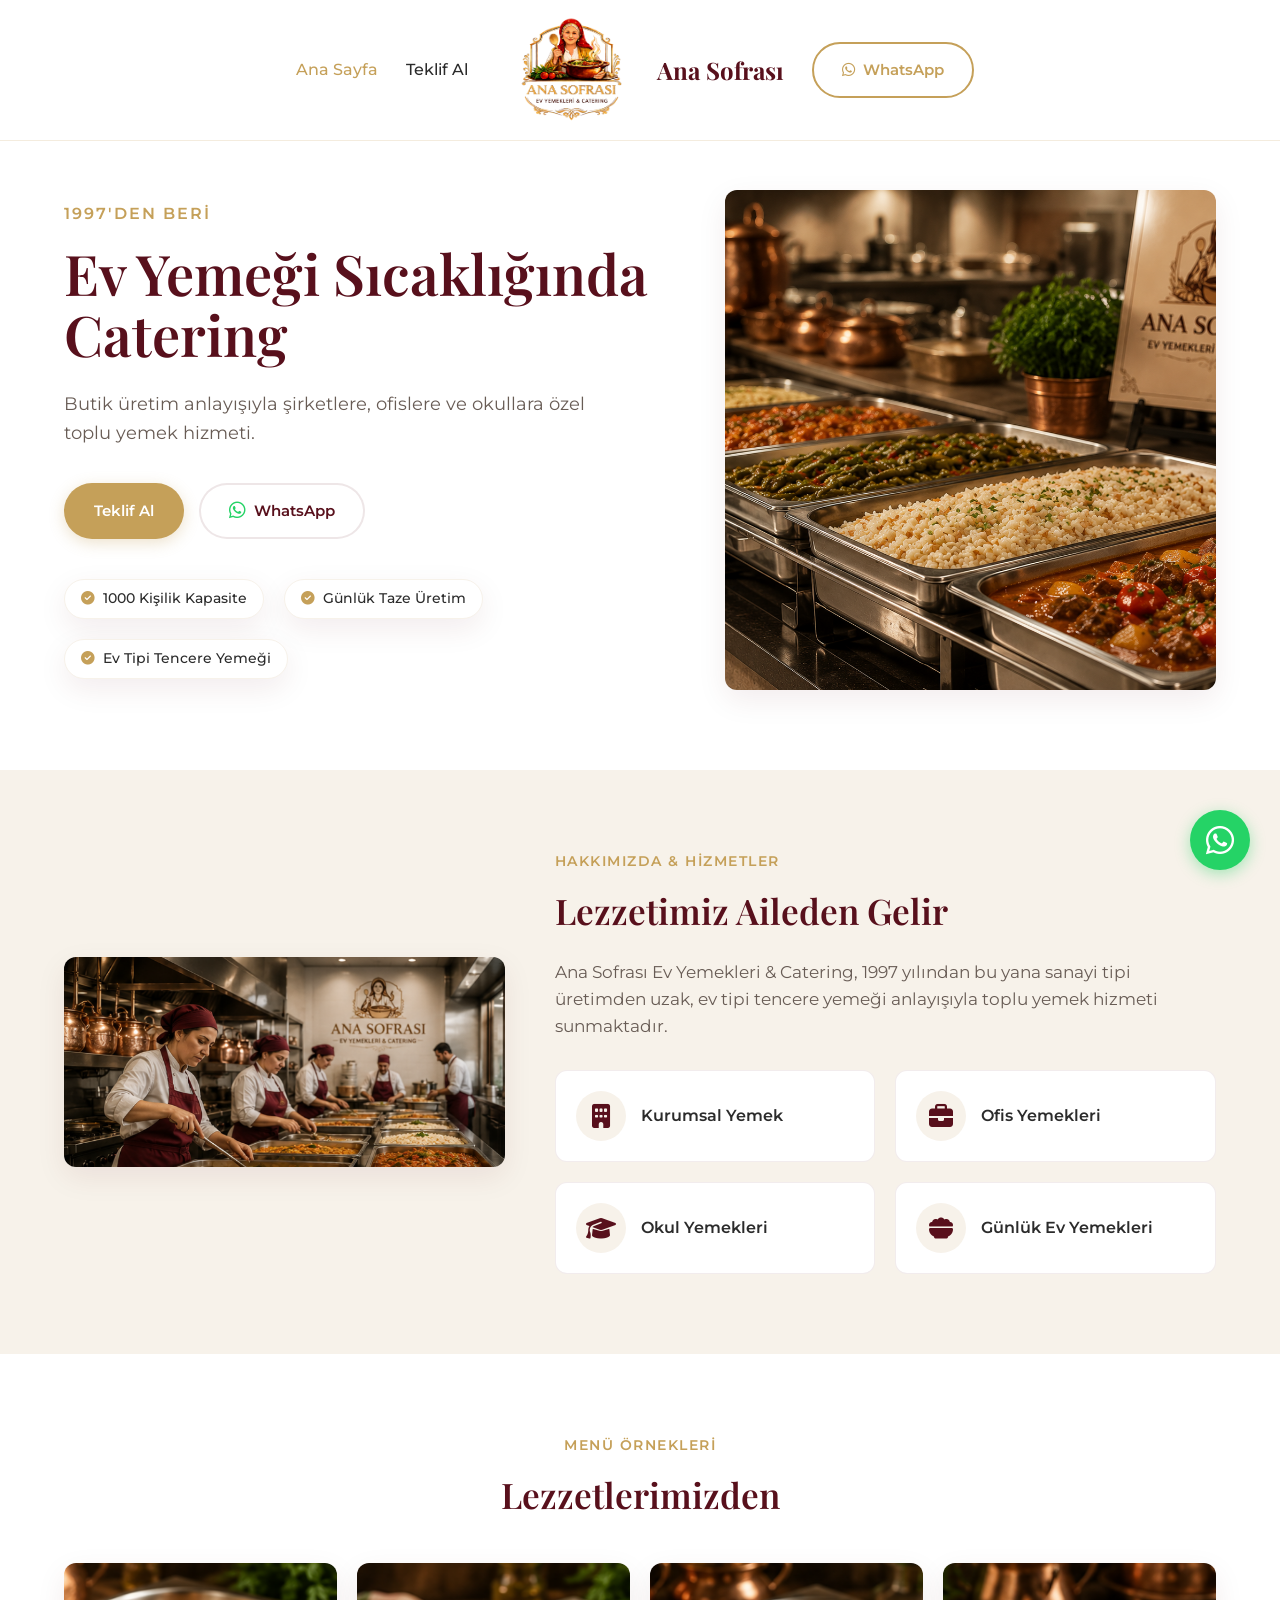
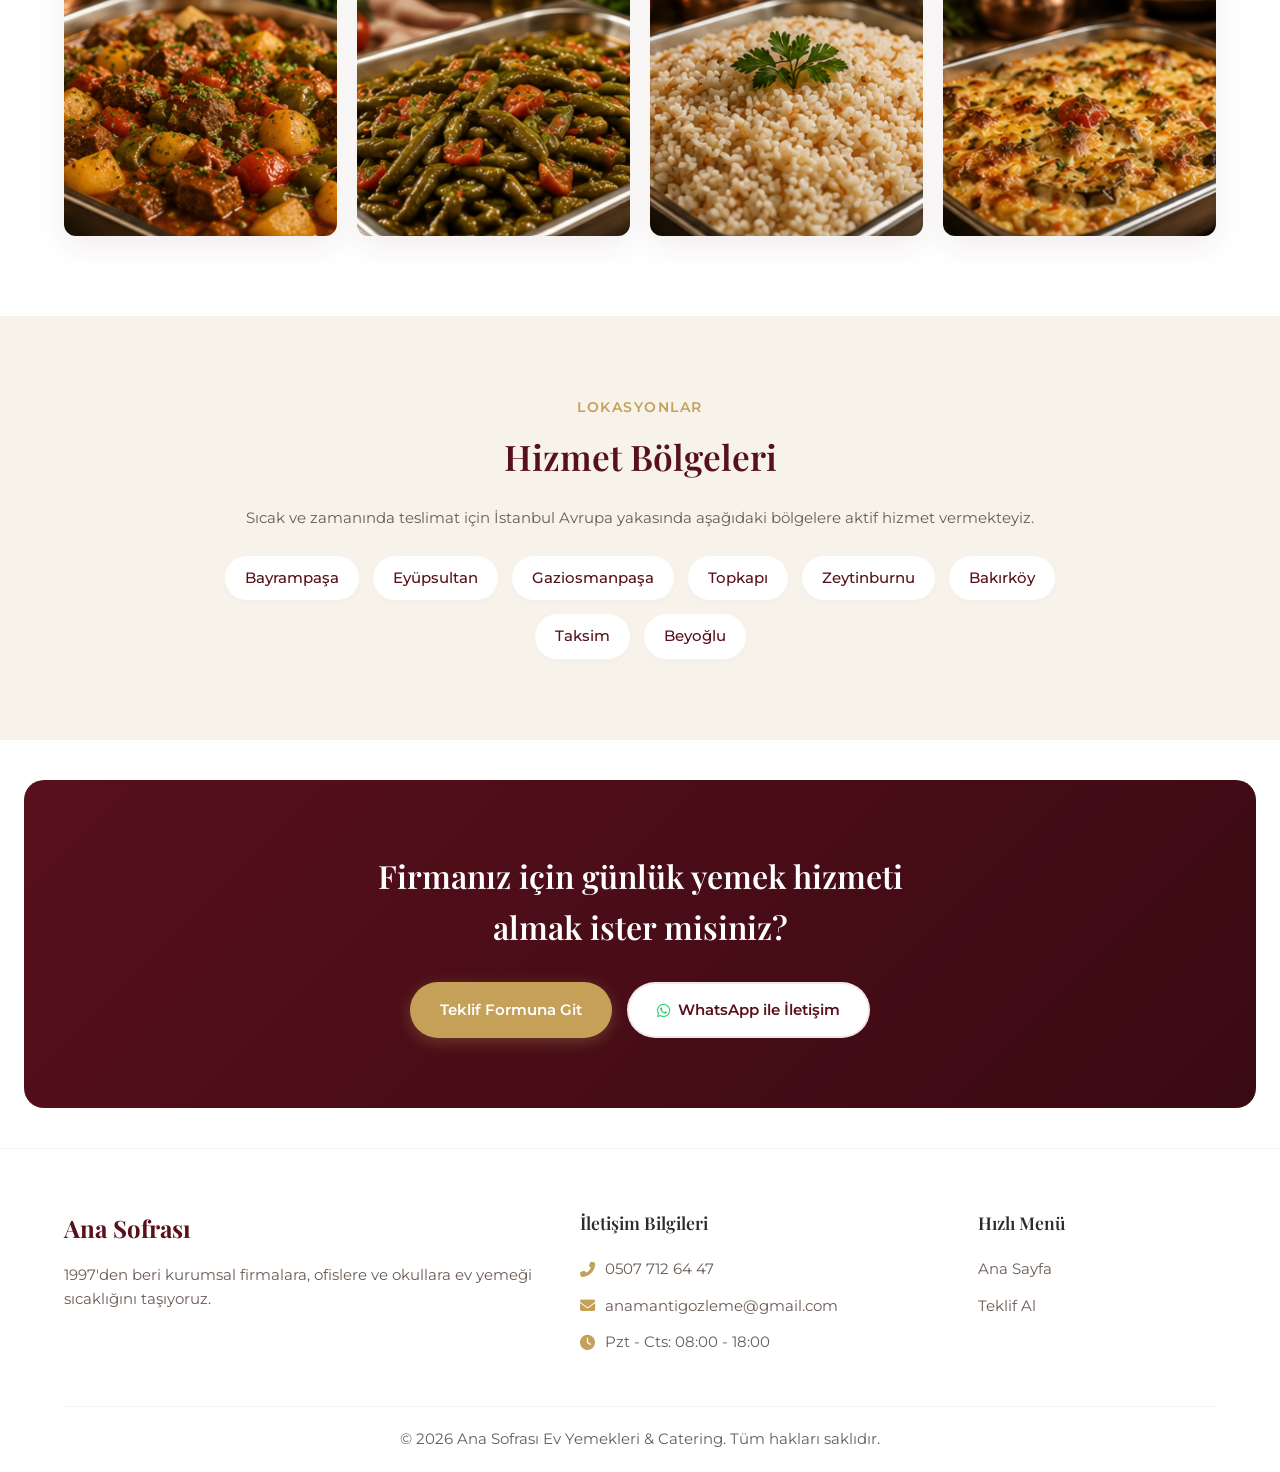
==== index.html @ 79eb02f5 "Add files via upload" ====
<!DOCTYPE html>
<html lang="tr">

<head>
    <meta charset="UTF-8">
    <meta name="viewport" content="width=device-width, initial-scale=1.0">
    <title>Ana Sofrası Ev Yemekleri & Catering</title>
    <meta name="description"
        content="1997'den beri şirketlere, ofislere ve okullara özel butik üretim anlayışıyla toplu yemek hizmeti.">

    <!-- Google Fonts: Serif for Headings, Sans-serif for Body -->
    <link rel="preconnect" href="https://fonts.googleapis.com">
    <link rel="preconnect" href="https://fonts.gstatic.com" crossorigin>
    <link
        href="https://fonts.googleapis.com/css2?family=Montserrat:wght@400;500;600&family=Playfair+Display:ital,wght@0,600;0,700;1,600&display=swap"
        rel="stylesheet">

    <!-- FontAwesome for Icons -->
    <link rel="stylesheet" href="https://cdnjs.cloudflare.com/ajax/libs/font-awesome/6.4.0/css/all.min.css">

    <!-- Custom CSS -->
    <link rel="stylesheet" href="style.css?v=20260512-2">
</head>

<body>

    <!-- Floating WhatsApp -->
    <a href="https://wa.me/905077126447?text=Merhaba,%20Ana%20Sofrası%20Catering%20hakkında%20bilgi%20almak%20istiyorum."
        target="_blank" class="floating-whatsapp" aria-label="WhatsApp ile İletişim">
        <i class="fab fa-whatsapp"></i>
    </a>

    <!-- Navbar -->
    <nav class="navbar" id="navbar">
        <div class="container nav-container">
            <a href="index.html" class="logo-container">
                <img src="images/logo.png" alt="Ana Sofrası Logo" class="logo-img" onerror="this.style.display='none';">
                <span class="logo-text">Ana Sofrası</span>
            </a>

            <div class="nav-links">
                <a href="index.html" class="active">Ana Sayfa</a>
                <a href="teklif.html">Teklif Al</a>
            </div>

            <div class="nav-cta">
                <a href="https://wa.me/905077126447?text=Merhaba,%20Ana%20Sofrası%20Catering%20hakkında%20bilgi%20almak%20istiyorum."
                    target="_blank" class="btn btn-outline-gold">
                    <i class="fab fa-whatsapp"></i> WhatsApp
                </a>
            </div>

            <div class="hamburger" id="hamburgerBtn">
                <i class="fas fa-bars"></i>
            </div>
        </div>
    </nav>

    <!-- Mobile Menu -->
    <div class="mobile-menu" id="mobileMenu">
        <a href="index.html">Ana Sayfa</a>
        <a href="teklif.html">Teklif Al</a>
        <a href="https://wa.me/905077126447?text=Merhaba,%20Ana%20Sofrası%20Catering%20hakkında%20bilgi%20almak%20istiyorum."
            target="_blank" class="btn btn-gold btn-block">
            <i class="fab fa-whatsapp"></i> WhatsApp
        </a>
    </div>

    <!-- Hero Section -->
    <header class="hero">
        <div class="container hero-grid">
            <div class="hero-content">
                <span class="year-tag">1997'den Beri</span>
                <h1>Ev Yemeği Sıcaklığında Catering</h1>
                <p>Butik üretim anlayışıyla şirketlere, ofislere ve okullara özel toplu yemek hizmeti.</p>

                <div class="hero-buttons">
                    <a href="teklif.html" class="btn btn-gold">Teklif Al</a>
                    <a href="https://wa.me/905077126447?text=Merhaba,%20Ana%20Sofrası%20Catering%20hakkında%20bilgi%20almak%20istiyorum."
                        target="_blank" class="btn btn-white">
                        <i class="fab fa-whatsapp" style="color: #25D366; font-size: 1.2rem;"></i> WhatsApp
                    </a>
                </div>

                <div class="trust-badges">
                    <div class="badge"><i class="fas fa-check-circle"></i> 1000 Kişilik Kapasite</div>
                    <div class="badge"><i class="fas fa-check-circle"></i> Günlük Taze Üretim</div>
                    <div class="badge"><i class="fas fa-check-circle"></i> Ev Tipi Tencere Yemeği</div>
                </div>
            </div>

            <div class="hero-image-wrapper">
                <div class="hero-decor"></div>
                <div class="hero-decor-2"></div>
                <img src="images/hero.jpg" alt="Ana Sofrası Catering Sunumu" class="hero-image"
                    onerror="this.src='https://images.unsplash.com/photo-1547592180-85f173990554?auto=format&fit=crop&w=800&q=80'">
            </div>
        </div>
    </header>

    <!-- Hakkımızda + Hizmetler -->
    <section class="section section-bg">
        <div class="container about-services-grid">
            <div class="about-img-container">
                <img src="images/about.jpg" alt="Butik Üretim Mutfak" class="about-img"
                    onerror="this.src='https://images.unsplash.com/photo-1600565193348-f74bd3c7ccdf?auto=format&fit=crop&w=800&q=80'">
            </div>

            <div class="about-content">
                <span class="section-subtitle">Hakkımızda & Hizmetler</span>
                <h2 class="section-title">Lezzetimiz Aileden Gelir</h2>
                <p style="color: var(--text-muted); font-size: 1.05rem; margin-bottom: 10px;">
                    Ana Sofrası Ev Yemekleri & Catering, 1997 yılından bu yana sanayi tipi üretimden uzak, ev tipi
                    tencere yemeği anlayışıyla toplu yemek hizmeti sunmaktadır.
                </p>

                <div class="services-mini-grid">
                    <div class="service-mini-card">
                        <i class="fas fa-building"></i>
                        <h4>Kurumsal Yemek</h4>
                    </div>
                    <div class="service-mini-card">
                        <i class="fas fa-briefcase"></i>
                        <h4>Ofis Yemekleri</h4>
                    </div>
                    <div class="service-mini-card">
                        <i class="fas fa-graduation-cap"></i>
                        <h4>Okul Yemekleri</h4>
                    </div>
                    <div class="service-mini-card">
                        <i class="fas fa-bowl-food"></i>
                        <h4>Günlük Ev Yemekleri</h4>
                    </div>
                </div>
            </div>
        </div>
    </section>

    <!-- Mini Lezzet Galerisi -->
    <section class="section" style="background-color: var(--cream);">
        <div class="container">
            <div class="text-center" style="text-align: center;">
                <span class="section-subtitle">Menü Örnekleri</span>
                <h2 class="section-title" style="margin-bottom: 0;">Lezzetlerimizden</h2>
            </div>

            <div class="menu-grid">
                <div class="menu-item">
                    <img src="images/menu1.jpg" alt="Lezzet Örneği 1"
                        onerror="this.src='https://images.unsplash.com/photo-1548943487-a2e4d43b4850?auto=format&fit=crop&w=400&q=80'">
                </div>
                <div class="menu-item">
                    <img src="images/menu2.jpg" alt="Lezzet Örneği 2"
                        onerror="this.src='https://images.unsplash.com/photo-1512621776951-a57141f2eefd?auto=format&fit=crop&w=400&q=80'">
                </div>
                <div class="menu-item">
                    <img src="images/menu3.jpg" alt="Lezzet Örneği 3"
                        onerror="this.src='https://images.unsplash.com/photo-1540420773420-3366772f4999?auto=format&fit=crop&w=400&q=80'">
                </div>
                <div class="menu-item">
                    <img src="images/menu4.jpg" alt="Lezzet Örneği 4"
                        onerror="this.src='https://images.unsplash.com/photo-1582515073490-39981397c445?auto=format&fit=crop&w=400&q=80'">
                </div>
            </div>
        </div>
    </section>

    <!-- Hizmet Bölgeleri + Referanslar -->
    <section class="section section-bg">
        <div class="container regions-refs-grid" style="display: flex; justify-content: center;">

            <div class="regions-col" style="max-width: 900px; width: 100%; text-align: center;">

                <span class="section-subtitle">Lokasyonlar</span>
                <h2 class="section-title">Hizmet Bölgeleri</h2>

                <p style="color: var(--text-muted); font-size: 0.95rem;">
                    Sıcak ve zamanında teslimat için İstanbul Avrupa yakasında aşağıdaki bölgelere aktif hizmet
                    vermekteyiz.
                </p>

                <div class="chips-container" style="justify-content: center;">

                    <span class="chip">Bayrampaşa</span>
                    <span class="chip">Eyüpsultan</span>
                    <span class="chip">Gaziosmanpaşa</span>
                    <span class="chip">Topkapı</span>
                    <span class="chip">Zeytinburnu</span>
                    <span class="chip">Bakırköy</span>
                    <span class="chip">Taksim</span>
                    <span class="chip">Beyoğlu</span>

                </div>
            </div>
        </div>
    </section>

    <!-- Final CTA -->
    <section class="cta-section">
        <div class="container">
            <h2>Firmanız için günlük yemek hizmeti almak ister misiniz?</h2>
            <div class="cta-buttons">
                <a href="teklif.html" class="btn btn-gold">Teklif Formuna Git</a>
                <a href="https://wa.me/905077126447?text=Merhaba,%20Ana%20Sofrası%20Catering%20hakkında%20bilgi%20almak%20istiyorum."
                    target="_blank" class="btn btn-white">
                    <i class="fab fa-whatsapp" style="color: #25D366;"></i> WhatsApp ile İletişim
                </a>
            </div>
        </div>
    </section>

    <!-- Minimal Footer -->
    <footer class="footer">
        <div class="container">
            <div class="footer-grid">
                <div class="footer-brand">
                    <span class="footer-logo">Ana Sofrası</span>
                    <p>1997'den beri kurumsal firmalara, ofislere ve okullara ev yemeği sıcaklığını taşıyoruz.</p>
                </div>

                <div class="footer-contact">
                    <h4>İletişim Bilgileri</h4>
                    <ul class="footer-list">
                        <li><i class="fas fa-phone-alt"></i> 0507 712 64 47</li>
                        <li><i class="fas fa-envelope"></i> anamantigozleme@gmail.com</li>
                        <li><i class="fas fa-clock"></i> Pzt - Cts: 08:00 - 18:00</li>
                    </ul>
                </div>

                <div class="footer-nav">
                    <h4>Hızlı Menü</h4>
                    <ul class="footer-list footer-links">
                        <li><a href="index.html">Ana Sayfa</a></li>
                        <li><a href="teklif.html">Teklif Al</a></li>
                    </ul>
                </div>
            </div>

            <div class="footer-bottom">
                <p>&copy; <span id="currentYear"></span> Ana Sofrası Ev Yemekleri & Catering. Tüm hakları saklıdır.</p>
            </div>
        </div>
    </footer>

    <!-- Script -->
    <script src="script.js"></script>
</body>

</html>
---- style.css ----
/* 
   Ana Sofrası Ev Yemekleri & Catering 
   Premium CSS 
*/

:root {
    /* Colors */
    --bordo: #58101C;
    --bordo-dark: #3a0a12;
    --bordo-gradient: linear-gradient(135deg, #58101C 0%, #3a0a12 100%);
    --gold: #C5A059;
    --gold-hover: #D8B066;

    /* Vişne Çürüğü Ana Renkler (Eski Beyaz/Krem yerine) */
    --cream: #FFFFFF;
    /* Arka plan */
    --beige: #F7F2EA;
    /* İkincil arka plan */
    --white: #FFFFFF;
    /* Kartlar ve kutular için vişne çürüğü */

    --text-main: #2B2B2B;
    --text-muted: #685C55;

    /* Fonts */
    --font-heading: 'Playfair Display', serif;
    --font-body: 'Montserrat', sans-serif;

    /* Spacing & Utilities */
    --radius: 12px;
    --shadow-soft: 0 10px 30px rgba(88, 16, 28, 0.08);
    --shadow-hover: 0 15px 40px rgba(88, 16, 28, 0.14);
    --transition: all 0.3s cubic-bezier(0.25, 0.8, 0.25, 1);
}

* {
    margin: 0;
    padding: 0;
    box-sizing: border-box;
}

body {
    font-family: var(--font-body);
    color: var(--text-main);
    background-color: var(--cream);
    line-height: 1.6;
    overflow-x: hidden;
}

h1,
h2,
h3,
h4,
h5,
h6 {
    font-family: var(--font-heading);
    color: var(--bordo);
    font-weight: 600;
}

a {
    text-decoration: none;
    color: inherit;
}

ul {
    list-style: none;
}

img {
    max-width: 100%;
    display: block;
}

.container {
    width: 100%;
    max-width: 1200px;
    margin: 0 auto;
    padding: 0 24px;
}

/* BUTTONS */
.btn {
    display: inline-flex;
    align-items: center;
    justify-content: center;
    gap: 8px;
    padding: 14px 28px;
    border-radius: 50px;
    font-family: var(--font-body);
    font-weight: 600;
    font-size: 0.95rem;
    cursor: pointer;
    transition: var(--transition);
    border: 2px solid transparent;
}

.btn-gold {
    background-color: var(--gold);
    color: #FFFFFF;
    box-shadow: 0 4px 15px rgba(197, 160, 89, 0.3);
}

.btn-gold:hover {
    background-color: var(--gold-hover);
    transform: translateY(-2px);
    box-shadow: 0 6px 20px rgba(197, 160, 89, 0.4);
}

.btn-outline-gold {
    background-color: transparent;
    border-color: var(--gold);
    color: var(--gold);
}

.btn-outline-gold:hover {
    background-color: var(--gold);
    color: #FFFFFF;
}

.btn-white {
    background-color: var(--white);
    color: var(--bordo);
    border-color: rgba(88, 16, 28, 0.1);
}

.btn-white:hover {
    background-color: var(--beige);
}

.btn-block {
    width: 100%;
}

/* NAVBAR */
.navbar {
    position: fixed;
    top: 0;
    width: 100%;
    z-index: 1000;
    padding: 8px 0;
    background-color: #ffffff;
    backdrop-filter: blur(10px);
    border-bottom: 1px solid rgba(197, 160, 89, 0.2);
    transition: var(--transition);
}

.navbar.scrolled {
    padding: 6px 0;
    background-color: #ffffff;
    box-shadow: 0 4px 20px rgba(0, 0, 0, 0.08);
}

.nav-container {
    display: grid;
    grid-template-columns: 1fr auto 1fr;
    align-items: center;
    min-height: 124px;
    gap: 28px;
}

.logo-container {
    display: flex;
    align-items: center;
    justify-self: center;
    grid-column: 2;
    flex: 0 0 auto;
    gap: 12px;
}

.logo-img {
    height: 120px;
    width: auto;
    object-fit: contain;
}

.logo-text {
    font-family: var(--font-heading);
    font-size: 1.5rem;
    font-weight: 700;
    color: var(--bordo);
    line-height: 1;
    white-space: nowrap;
}

.nav-links {
    display: flex;
    align-items: center;
    gap: 28px;
    justify-self: end;
    grid-column: 1;
    grid-row: 1;
}

.nav-links a {
    font-weight: 500;
    font-size: 1rem;
    color: #2b2b2b;
    transition: var(--transition);
}

.nav-cta {
    justify-self: start;
    grid-column: 3;
    grid-row: 1;
    flex: 0 0 auto;
}

.nav-links a:hover,
.nav-links a.active {
    color: var(--gold);
}

.hamburger {
    display: none;
    font-size: 1.5rem;
    color: #2b2b2b;
    cursor: pointer;
}

.mobile-menu {
    position: fixed;
    top: 0;
    right: -100%;
    width: 280px;
    height: 100vh;
    background-color: var(--white);
    box-shadow: -5px 0 20px rgba(0, 0, 0, 0.05);
    z-index: 999;
    padding: 100px 30px 40px;
    display: flex;
    flex-direction: column;
    gap: 20px;
    transition: var(--transition);
}

.mobile-menu.active {
    right: 0;
}

.mobile-menu a {
    font-size: 1.2rem;
    font-weight: 500;
    color: var(--bordo);
    border-bottom: 1px solid var(--beige);
    padding-bottom: 10px;
}

.mobile-menu .btn {
    border: none;
    margin-top: 20px;
}

/* FLOATING WHATSAPP */
.floating-whatsapp {
    position: fixed;
    bottom: 30px;
    right: 30px;
    background-color: #25D366;
    color: #FFFFFF;
    width: 60px;
    height: 60px;
    border-radius: 50%;
    display: flex;
    align-items: center;
    justify-content: center;
    font-size: 32px;
    box-shadow: 0 4px 15px rgba(37, 211, 102, 0.4);
    z-index: 998;
    transition: var(--transition);
}

.floating-whatsapp:hover {
    transform: scale(1.1);
    background-color: #1ebd5a;
}

/* HERO SECTION */
.hero {
    padding: 190px 0 80px;
    min-height: 70vh;
    display: flex;
    align-items: center;
    position: relative;
    background-color: var(--cream);
}

.hero-grid {
    display: grid;
    grid-template-columns: 1.1fr 0.9fr;
    gap: 60px;
    align-items: center;
}

.hero-content .year-tag {
    color: var(--gold);
    font-weight: 600;
    font-size: 1rem;
    text-transform: uppercase;
    letter-spacing: 2px;
    display: block;
    margin-bottom: 15px;
}

.hero-content h1 {
    font-size: 3.5rem;
    line-height: 1.1;
    margin-bottom: 24px;
}

.hero-content p {
    font-size: 1.15rem;
    color: var(--text-muted);
    margin-bottom: 35px;
    max-width: 90%;
}

.hero-buttons {
    display: flex;
    gap: 15px;
    margin-bottom: 40px;
}

.trust-badges {
    display: flex;
    gap: 20px;
    flex-wrap: wrap;
}

.badge {
    display: flex;
    align-items: center;
    gap: 8px;
    font-size: 0.85rem;
    font-weight: 500;
    color: var(--text-main);
    background-color: var(--white);
    border: 1px solid var(--beige);
    padding: 8px 16px;
    border-radius: 30px;
    box-shadow: var(--shadow-soft);
}

.badge i {
    color: var(--gold);
}

.hero-image-wrapper {
    position: relative;
}

.hero-image {
    width: 100%;
    height: 500px;
    object-fit: cover;
    border-radius: var(--radius);
    box-shadow: var(--shadow-soft);
}

.hero-decor {
    position: absolute;
    bottom: -30px;
    left: -30px;
    width: 150px;
    height: 150px;
    border-radius: 50%;
    background-color: var(--gold);
    opacity: 0.1;
    z-index: -1;
}

.hero-decor-2 {
    position: absolute;
    top: -20px;
    right: -20px;
    width: 100px;
    height: 100px;
    border-radius: 50%;
    border: 2px dashed var(--gold);
    opacity: 0.3;
    z-index: -1;
}

/* SECTION UTILS */
.section {
    padding: 80px 0;
}

.section-bg {
    background-color: var(--beige);
}

.section-title {
    font-size: 2.2rem;
    margin-bottom: 20px;
}

.section-subtitle {
    color: var(--gold);
    font-size: 0.9rem;
    font-weight: 600;
    text-transform: uppercase;
    letter-spacing: 1.5px;
    margin-bottom: 10px;
    display: block;
}

/* HAKKIMIZDA & HİZMETLER */
.about-services-grid {
    display: grid;
    grid-template-columns: 0.8fr 1.2fr;
    gap: 50px;
    align-items: center;
}

.about-img {
    width: 100%;
    height: auto;
    border-radius: var(--radius);
    box-shadow: var(--shadow-soft);
}

.services-mini-grid {
    display: grid;
    grid-template-columns: 1fr 1fr;
    gap: 20px;
    margin-top: 30px;
}

.service-mini-card {
    background-color: var(--white);
    padding: 20px;
    border-radius: var(--radius);
    border: 1px solid rgba(88, 16, 28, 0.08);
    display: flex;
    align-items: center;
    gap: 15px;
    transition: var(--transition);
}

.service-mini-card:hover {
    background-color: #FBF8F3;
    box-shadow: var(--shadow-soft);
    transform: translateY(-3px);
}

.service-mini-card i {
    font-size: 1.5rem;
    color: var(--bordo);
    background-color: var(--beige);
    width: 50px;
    height: 50px;
    display: flex;
    justify-content: center;
    align-items: center;
    border-radius: 50%;
}

.service-mini-card h4 {
    font-size: 1rem;
    color: var(--text-main);
    font-family: var(--font-body);
}

/* MENU GALLERY */
.menu-grid {
    display: grid;
    grid-template-columns: repeat(4, 1fr);
    gap: 20px;
    margin-top: 40px;
}

.menu-item {
    border-radius: var(--radius);
    overflow: hidden;
    position: relative;
    aspect-ratio: 1;
    box-shadow: var(--shadow-soft);
}

.menu-item img {
    width: 100%;
    height: 100%;
    object-fit: cover;
    transition: transform 0.5s ease;
}

.menu-item:hover img {
    transform: scale(1.05);
}

/* REGIONS & REFS */
.regions-refs-grid {
    display: grid;
    grid-template-columns: 1fr 1fr;
    gap: 60px;
}

.chips-container {
    display: flex;
    flex-wrap: wrap;
    gap: 12px;
    margin-top: 25px;
}

.chip {
    background-color: var(--white);
    border: 1px solid var(--beige);
    padding: 10px 20px;
    border-radius: 30px;
    font-size: 0.95rem;
    font-weight: 500;
    color: var(--bordo);
    box-shadow: 0 2px 5px rgba(0, 0, 0, 0.02);
}

.refs-container {
    display: flex;
    flex-direction: column;
    gap: 15px;
    margin-top: 25px;
}

.ref-card {
    background-color: var(--white);
    padding: 15px 25px;
    border-radius: var(--radius);
    display: flex;
    align-items: center;
    box-shadow: var(--shadow-soft);
    border: 1px solid rgba(88, 16, 28, 0.08);
    border-left: 4px solid var(--gold);
    height: 80px;
}

.ref-card img {
    max-height: 40px;
    max-width: 150px;
    object-fit: contain;
}

.ref-text-fallback {
    font-family: var(--font-heading);
    font-size: 1.2rem;
    color: var(--text-main);
    font-weight: 600;
}

/* CTA SECTION */
.cta-section {
    background: var(--bordo-gradient);
    padding: 70px 0;
    text-align: center;
    border-radius: 20px;
    margin: 40px 24px;
}

.cta-section h2 {
    color: #FFFFFF;
    font-size: 2rem;
    margin-bottom: 30px;
    max-width: 600px;
    margin-left: auto;
    margin-right: auto;
}

.cta-buttons {
    display: flex;
    justify-content: center;
    gap: 15px;
}

/* FOOTER */
.footer {
    background-color: var(--white);
    padding: 60px 0 20px;
    border-top: 1px solid var(--beige);
}

.footer-grid {
    display: grid;
    grid-template-columns: 2fr 1.5fr 1fr;
    gap: 40px;
    margin-bottom: 40px;
}

.footer-logo {
    font-family: var(--font-heading);
    font-size: 1.5rem;
    color: var(--bordo);
    font-weight: 700;
    margin-bottom: 15px;
    display: block;
}

.footer p {
    color: var(--text-muted);
    font-size: 0.95rem;
}

.footer h4 {
    color: var(--text-main);
    font-size: 1.1rem;
    margin-bottom: 20px;
}

.footer-list li {
    margin-bottom: 12px;
    color: var(--text-muted);
    font-size: 0.95rem;
    display: flex;
    align-items: center;
    gap: 10px;
}

.footer-list i {
    color: var(--gold);
}

.footer-links li a {
    transition: var(--transition);
}

.footer-links li a:hover {
    color: var(--gold);
}

.footer-bottom {
    text-align: center;
    padding-top: 20px;
    border-top: 1px solid var(--beige);
    color: var(--text-muted);
    font-size: 0.85rem;
}

/* -------------------------------------
   TEKLİF SAYFASI STYLES
--------------------------------------*/
.small-hero {
    background-color: var(--bordo);
    padding: 180px 0 60px;
    text-align: center;
}

.small-hero h1 {
    color: #FFFFFF;
    font-size: 2.5rem;
    margin-bottom: 15px;
}

.small-hero p {
    color: rgba(255, 255, 255, 0.84);
    font-size: 1.1rem;
    max-width: 600px;
    margin: 0 auto;
}

.offer-grid {
    display: grid;
    grid-template-columns: 1.2fr 0.8fr;
    gap: 50px;
}

/* Form */
.offer-form-wrapper {
    background-color: var(--white);
    padding: 40px;
    border-radius: var(--radius);
    box-shadow: var(--shadow-soft);
    border: 1px solid rgba(88, 16, 28, 0.08);
    border-top: 4px solid var(--gold);
}

.form-group {
    margin-bottom: 20px;
}

.form-row {
    display: grid;
    grid-template-columns: 1fr 1fr;
    gap: 20px;
}

.form-input {
    width: 100%;
    padding: 14px 16px;
    border: 1px solid var(--beige);
    border-radius: 8px;
    font-family: var(--font-body);
    font-size: 0.95rem;
    background-color: #FFFFFF;
    color: var(--text-main);
    transition: var(--transition);
}

.form-input:focus {
    outline: none;
    border-color: var(--gold);
    background-color: var(--white);
    box-shadow: 0 0 0 3px rgba(197, 160, 89, 0.1);
}

textarea.form-input {
    resize: vertical;
    min-height: 120px;
}

/* Contact Cards */
.contact-cards-wrapper {
    display: flex;
    flex-direction: column;
    gap: 20px;
}

.contact-info-card {
    background-color: var(--white);
    padding: 25px;
    border-radius: var(--radius);
    box-shadow: var(--shadow-soft);
    border: 1px solid rgba(88, 16, 28, 0.08);
    display: flex;
    align-items: flex-start;
    gap: 15px;
}

.contact-info-card i {
    font-size: 1.5rem;
    color: var(--gold);
    background-color: var(--beige);
    width: 45px;
    height: 45px;
    display: flex;
    align-items: center;
    justify-content: center;
    border-radius: 50%;
    flex-shrink: 0;
}

.contact-info-card h5 {
    font-family: var(--font-body);
    color: var(--text-muted);
    font-size: 0.9rem;
    font-weight: 500;
    margin-bottom: 5px;
}

.contact-info-card p,
.contact-info-card a {
    color: var(--bordo);
    font-weight: 600;
    font-size: 1.05rem;
}

.info-chips {
    margin-top: 10px;
    font-size: 0.85rem;
    color: var(--text-muted);
    line-height: 1.5;
}

/* Mini Info Cards */
.mini-info-grid {
    display: grid;
    grid-template-columns: repeat(3, 1fr);
    gap: 24px;
}

.mini-info-card {
    background-color: var(--white);
    padding: 25px;
    border-radius: var(--radius);
    text-align: center;
    border: 1px solid var(--beige);
}

.mini-info-card i {
    font-size: 1.8rem;
    color: var(--gold);
    margin-bottom: 15px;
}

.mini-info-card p {
    font-size: 0.95rem;
    font-weight: 500;
    color: var(--text-main);
}

/* -------------------------------------
   RESPONSIVE DESIGN
--------------------------------------*/
@media (max-width: 992px) {

    .hero-grid,
    .about-services-grid,
    .regions-refs-grid,
    .offer-grid {
        grid-template-columns: 1fr;
    }

    .hero {
        padding-top: 170px;
        text-align: center;
    }

    .hero-content h1 {
        font-size: 2.8rem;
    }

    .hero-content p {
        margin: 0 auto 30px;
    }

    .hero-buttons {
        justify-content: center;
    }

    .trust-badges {
        justify-content: center;
    }

    .hero-image {
        height: 400px;
    }

    .menu-grid {
        grid-template-columns: repeat(2, 1fr);
    }

    .footer-grid {
        grid-template-columns: 1fr 1fr;
    }
}

@media (max-width: 768px) {
    .nav-container {
        min-height: 96px;
        display: flex;
        justify-content: space-between;
    }

    .logo-img {
        height: 92px;
    }

    .logo-text {
        font-size: 1.25rem;
    }

    .nav-links,
    .nav-cta {
        display: none;
    }

    .hamburger {
        display: block;
    }

    .hero-buttons {
        flex-direction: column;
    }

    .services-mini-grid {
        grid-template-columns: 1fr;
    }

    .cta-section {
        margin: 20px 10px;
        padding: 50px 20px;
    }

    .cta-buttons {
        flex-direction: column;
    }

    .footer-grid {
        grid-template-columns: 1fr;
        text-align: center;
    }

    .footer-list li {
        justify-content: center;
    }

    .form-row {
        grid-template-columns: 1fr;
    }

    .mini-info-grid {
        grid-template-columns: 1fr;
    }
}

@media (max-width: 480px) {
    .hero-content h1 {
        font-size: 2.2rem;
    }

    .menu-grid {
        grid-template-columns: 1fr;
    }
}
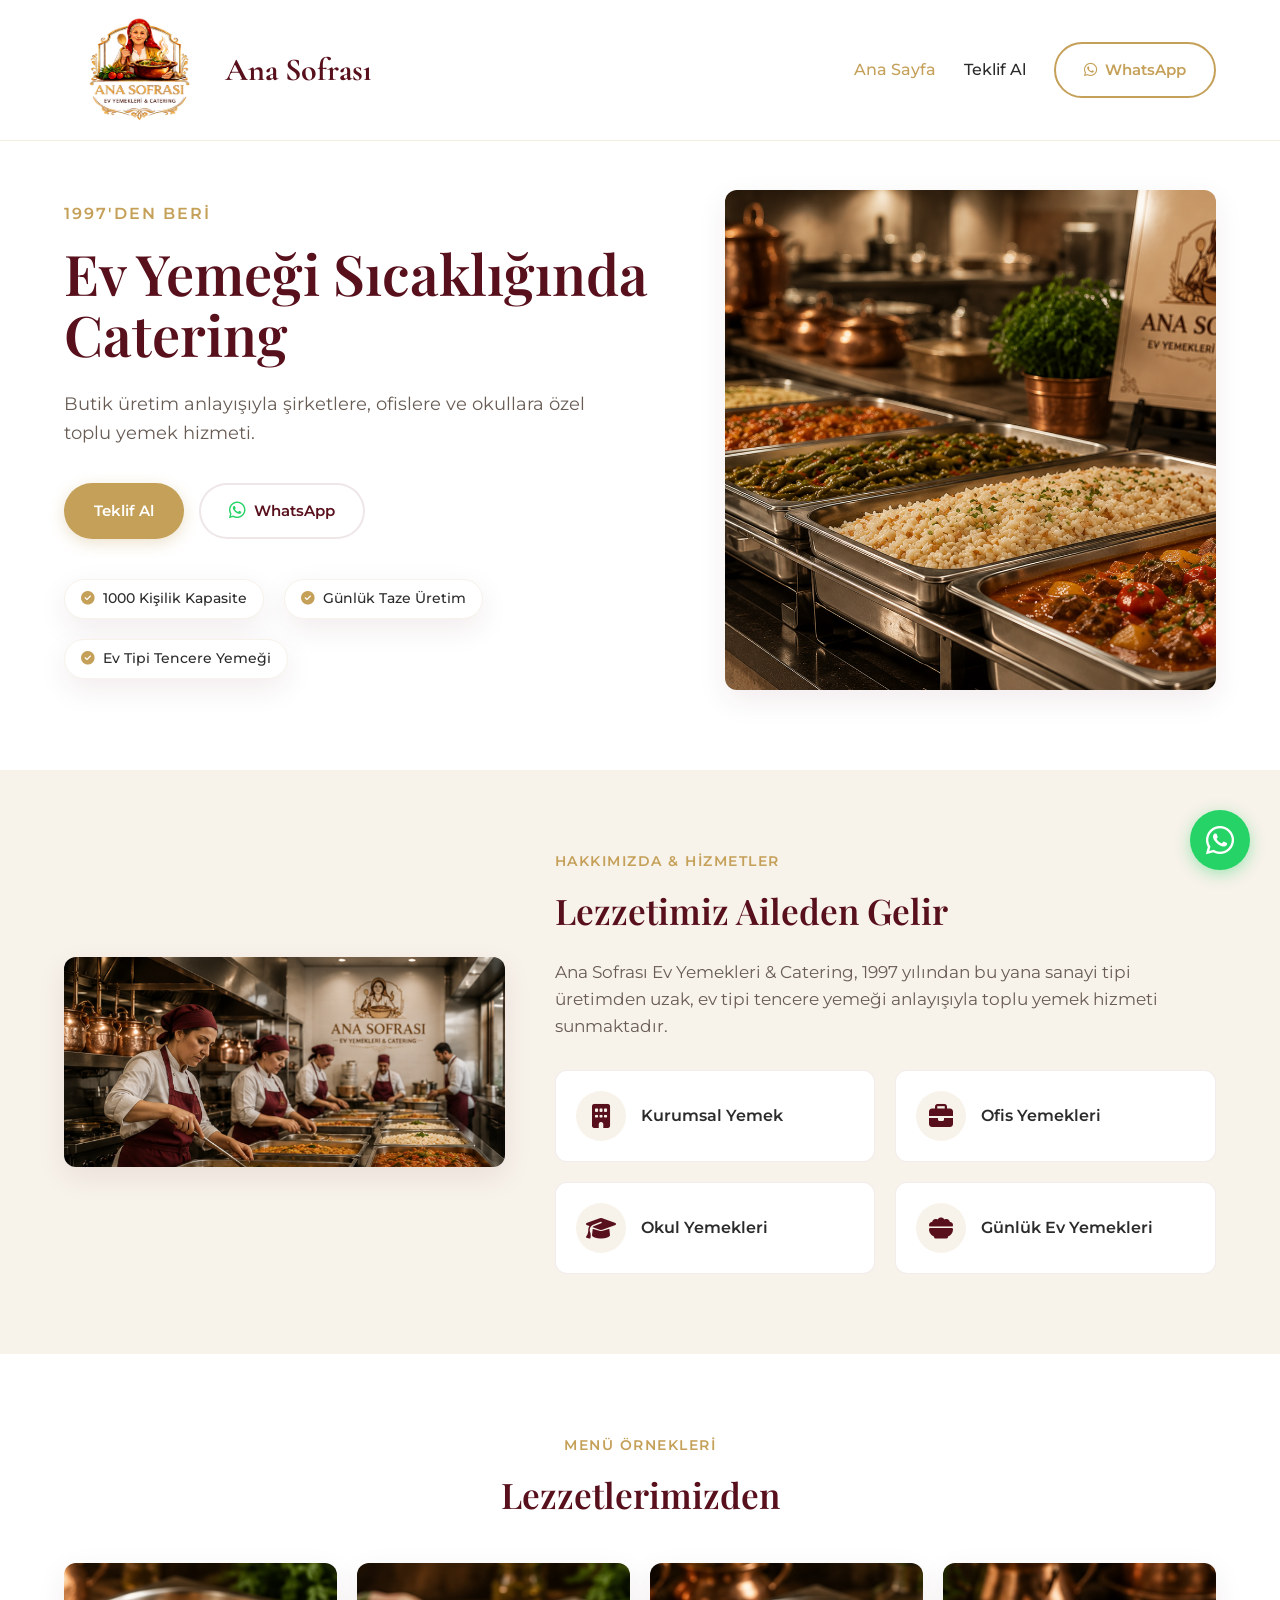
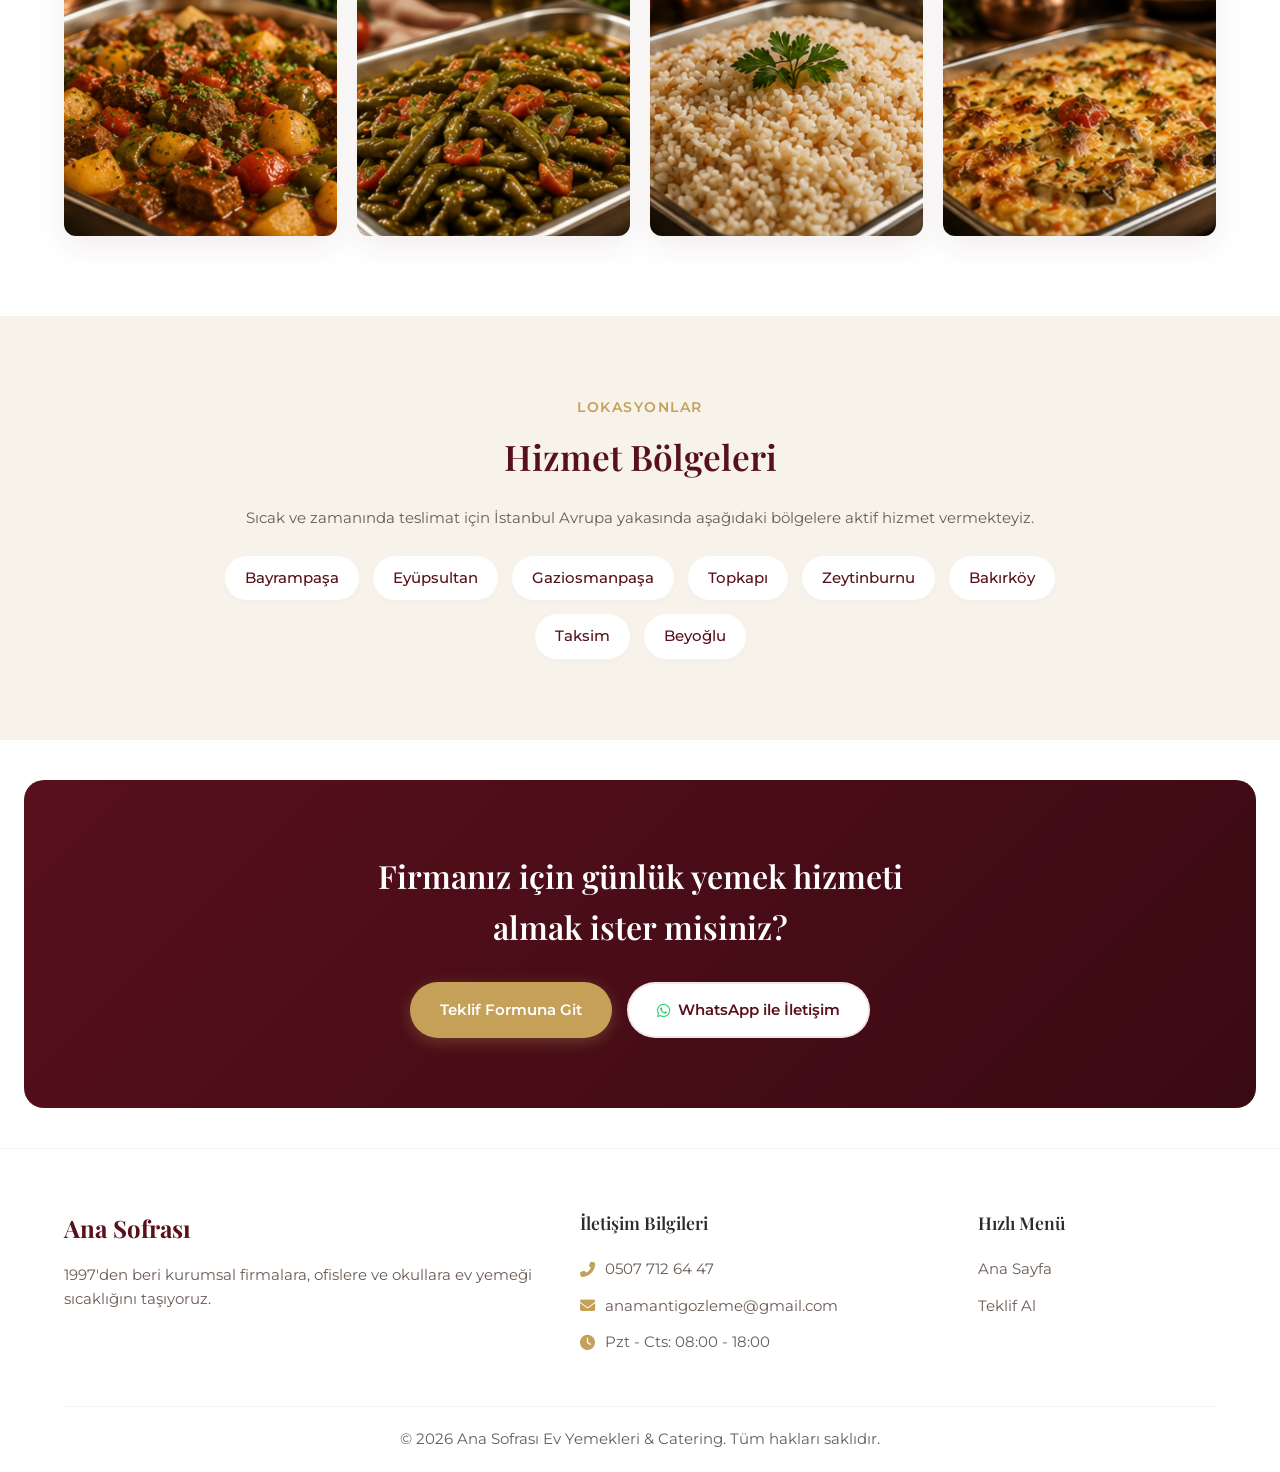
==== commit 88c6500c: "Add files via upload" ====
--- a/index.html
+++ b/index.html
@@ -12,14 +12,14 @@
     <link rel="preconnect" href="https://fonts.googleapis.com">
     <link rel="preconnect" href="https://fonts.gstatic.com" crossorigin>
     <link
-        href="https://fonts.googleapis.com/css2?family=Montserrat:wght@400;500;600&family=Playfair+Display:ital,wght@0,600;0,700;1,600&display=swap"
+        href="https://fonts.googleapis.com/css2?family=Cormorant+Garamond:wght@600;700&family=Montserrat:wght@400;500;600&family=Playfair+Display:ital,wght@0,600;0,700;1,600&display=swap"
         rel="stylesheet">
 
     <!-- FontAwesome for Icons -->
     <link rel="stylesheet" href="https://cdnjs.cloudflare.com/ajax/libs/font-awesome/6.4.0/css/all.min.css">
 
     <!-- Custom CSS -->
-    <link rel="stylesheet" href="style.css?v=20260512-2">
+    <link rel="stylesheet" href="style.css?v=20260512-3">
 </head>
 
 <body>
--- a/style.css
+++ b/style.css
@@ -152,8 +152,8 @@
 }
 
 .nav-container {
-    display: grid;
-    grid-template-columns: 1fr auto 1fr;
+    display: flex;
+    justify-content: space-between;
     align-items: center;
     min-height: 124px;
     gap: 28px;
@@ -162,8 +162,6 @@
 .logo-container {
     display: flex;
     align-items: center;
-    justify-self: center;
-    grid-column: 2;
     flex: 0 0 auto;
     gap: 12px;
 }
@@ -175,21 +173,20 @@
 }
 
 .logo-text {
-    font-family: var(--font-heading);
-    font-size: 1.5rem;
+    font-family: 'Cormorant Garamond', var(--font-heading);
+    font-size: 2rem;
     font-weight: 700;
     color: var(--bordo);
     line-height: 1;
     white-space: nowrap;
+    letter-spacing: 0;
 }
 
 .nav-links {
     display: flex;
     align-items: center;
     gap: 28px;
-    justify-self: end;
-    grid-column: 1;
-    grid-row: 1;
+    margin-left: auto;
 }
 
 .nav-links a {
@@ -200,9 +197,6 @@
 }
 
 .nav-cta {
-    justify-self: start;
-    grid-column: 3;
-    grid-row: 1;
     flex: 0 0 auto;
 }
 
@@ -843,7 +837,7 @@
     }
 
     .logo-text {
-        font-size: 1.25rem;
+        font-size: 1.5rem;
     }
 
     .nav-links,
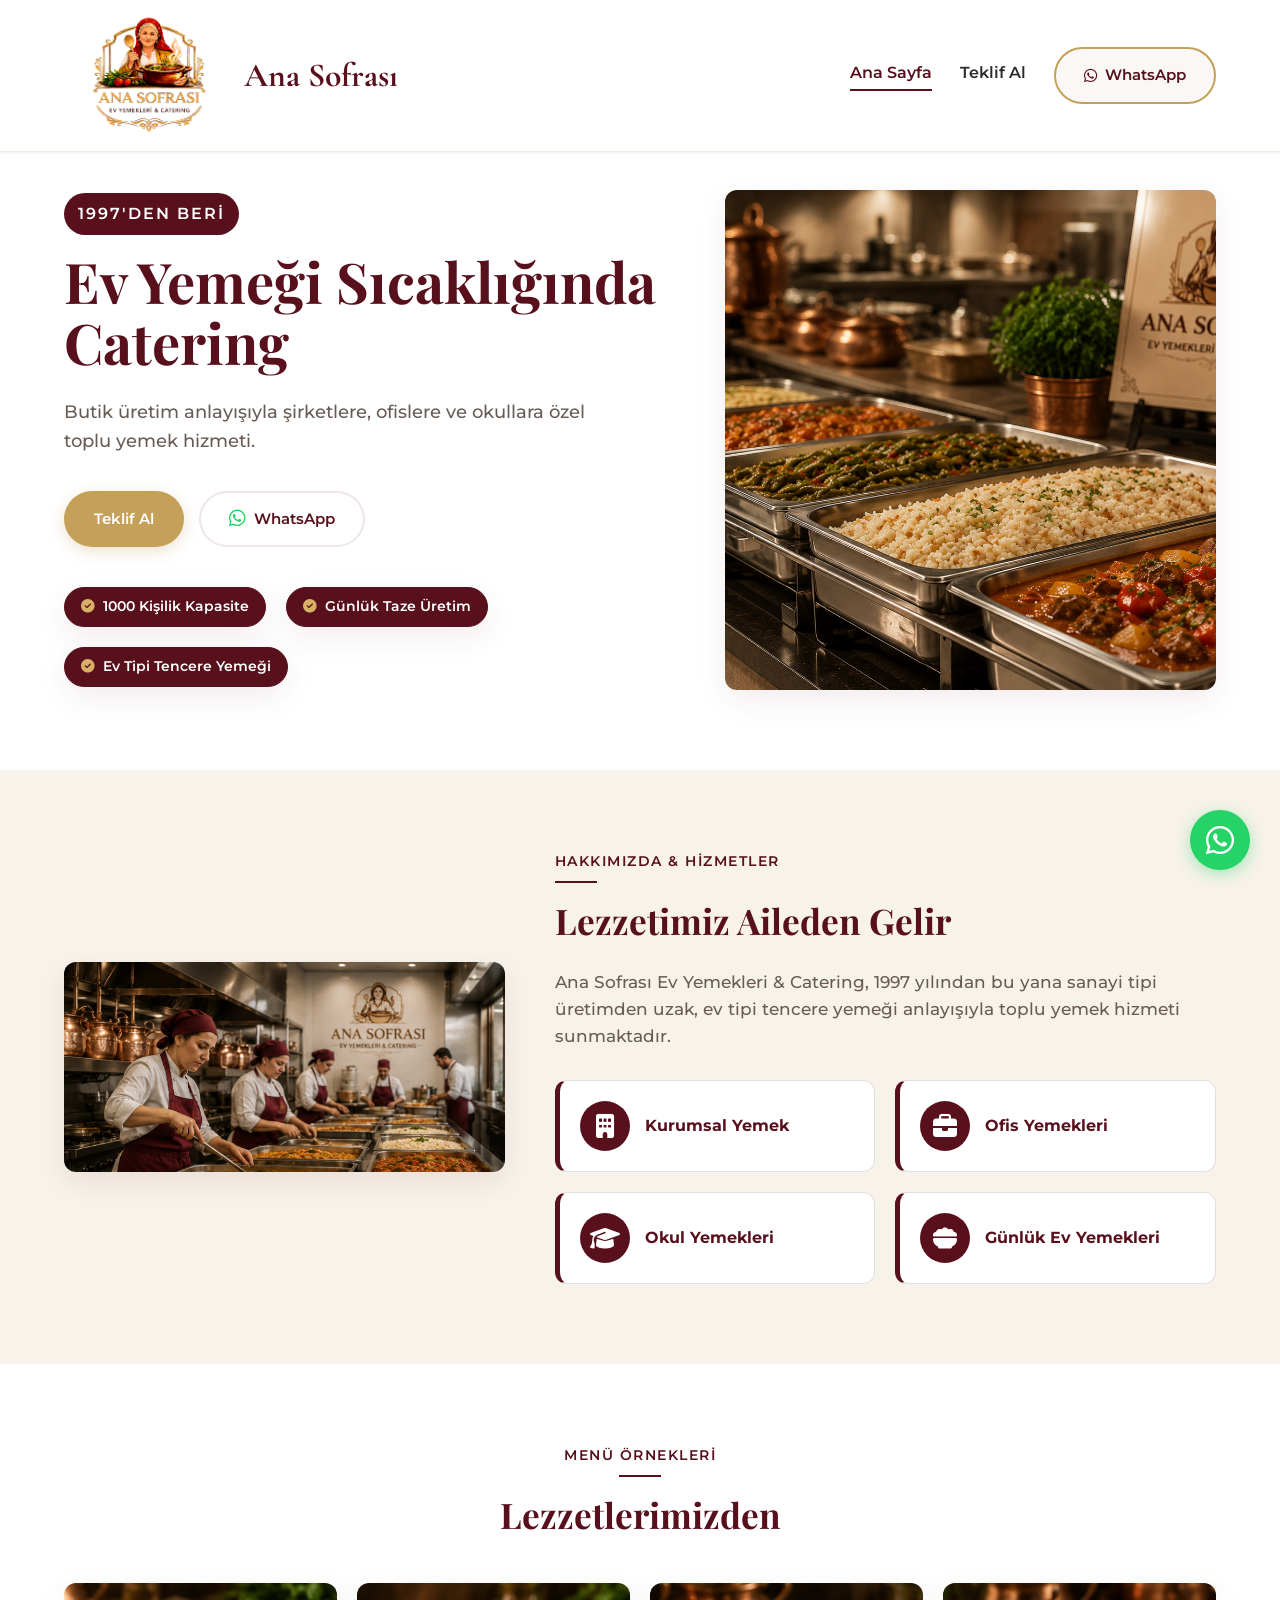
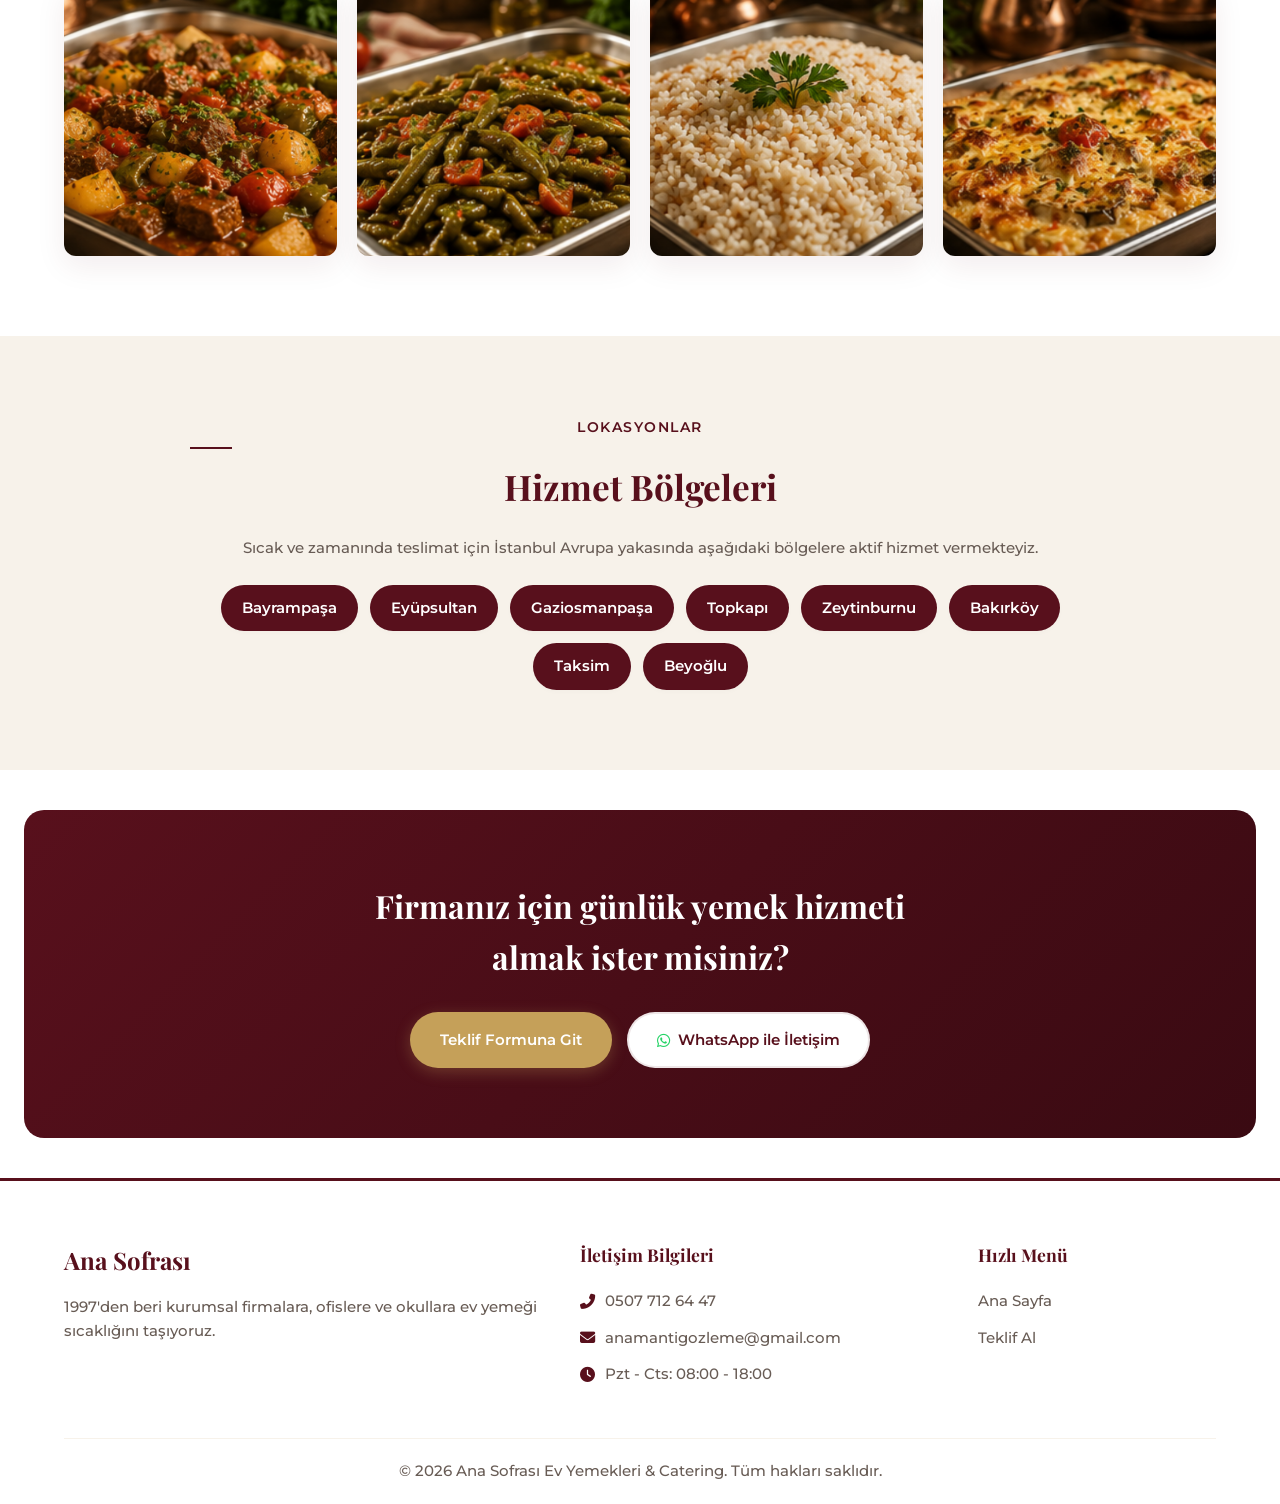
==== commit 36294f3a: "Add files via upload" ====
--- a/index.html
+++ b/index.html
@@ -19,7 +19,7 @@
     <link rel="stylesheet" href="https://cdnjs.cloudflare.com/ajax/libs/font-awesome/6.4.0/css/all.min.css">
 
     <!-- Custom CSS -->
-    <link rel="stylesheet" href="style.css?v=20260512-3">
+    <link rel="stylesheet" href="style.css?v=20260512-6">
 </head>
 
 <body>
--- a/style.css
+++ b/style.css
@@ -44,6 +44,7 @@
     color: var(--text-main);
     background-color: var(--cream);
     line-height: 1.6;
+    font-weight: 500;
     overflow-x: hidden;
 }
 
@@ -55,7 +56,7 @@
 h6 {
     font-family: var(--font-heading);
     color: var(--bordo);
-    font-weight: 600;
+    font-weight: 700;
 }
 
 a {
@@ -108,9 +109,9 @@
 }
 
 .btn-outline-gold {
-    background-color: transparent;
+    background-color: rgba(88, 16, 28, 0.03);
     border-color: var(--gold);
-    color: var(--gold);
+    color: var(--bordo);
 }
 
 .btn-outline-gold:hover {
@@ -142,6 +143,7 @@
     background-color: #ffffff;
     backdrop-filter: blur(10px);
     border-bottom: 1px solid rgba(197, 160, 89, 0.2);
+    box-shadow: 0 2px 0 rgba(88, 16, 28, 0.04);
     transition: var(--transition);
 }
 
@@ -167,14 +169,14 @@
 }
 
 .logo-img {
-    height: 120px;
+    height: 135px;
     width: auto;
     object-fit: contain;
 }
 
 .logo-text {
     font-family: 'Cormorant Garamond', var(--font-heading);
-    font-size: 2rem;
+    font-size: 2.1rem;
     font-weight: 700;
     color: var(--bordo);
     line-height: 1;
@@ -190,10 +192,12 @@
 }
 
 .nav-links a {
-    font-weight: 500;
+    font-weight: 600;
     font-size: 1rem;
     color: #2b2b2b;
     transition: var(--transition);
+    position: relative;
+    padding-bottom: 6px;
 }
 
 .nav-cta {
@@ -202,7 +206,23 @@
 
 .nav-links a:hover,
 .nav-links a.active {
-    color: var(--gold);
+    color: var(--bordo);
+}
+
+.nav-links a::after {
+    content: "";
+    position: absolute;
+    left: 0;
+    bottom: 0;
+    width: 0;
+    height: 2px;
+    background-color: var(--bordo);
+    transition: var(--transition);
+}
+
+.nav-links a:hover::after,
+.nav-links a.active::after {
+    width: 100%;
 }
 
 .hamburger {
@@ -287,12 +307,15 @@
 }
 
 .hero-content .year-tag {
-    color: var(--gold);
+    color: #FFFFFF;
+    background-color: var(--bordo);
     font-weight: 600;
     font-size: 1rem;
     text-transform: uppercase;
     letter-spacing: 2px;
-    display: block;
+    display: inline-flex;
+    padding: 8px 14px;
+    border-radius: 999px;
     margin-bottom: 15px;
 }
 
@@ -305,6 +328,7 @@
 .hero-content p {
     font-size: 1.15rem;
     color: var(--text-muted);
+    font-weight: 500;
     margin-bottom: 35px;
     max-width: 90%;
 }
@@ -326,17 +350,17 @@
     align-items: center;
     gap: 8px;
     font-size: 0.85rem;
-    font-weight: 500;
-    color: var(--text-main);
-    background-color: var(--white);
-    border: 1px solid var(--beige);
+    font-weight: 600;
+    color: #FFFFFF;
+    background-color: var(--bordo);
+    border: 1px solid var(--bordo);
     padding: 8px 16px;
     border-radius: 30px;
     box-shadow: var(--shadow-soft);
 }
 
 .badge i {
-    color: var(--gold);
+    color: var(--gold-hover);
 }
 
 .hero-image-wrapper {
@@ -387,10 +411,11 @@
 .section-title {
     font-size: 2.2rem;
     margin-bottom: 20px;
+    color: var(--bordo);
 }
 
 .section-subtitle {
-    color: var(--gold);
+    color: var(--bordo);
     font-size: 0.9rem;
     font-weight: 600;
     text-transform: uppercase;
@@ -399,6 +424,20 @@
     display: block;
 }
 
+.section-subtitle::after {
+    content: "";
+    display: block;
+    width: 42px;
+    height: 2px;
+    background-color: var(--bordo);
+    margin-top: 8px;
+}
+
+.text-center .section-subtitle::after {
+    margin-left: auto;
+    margin-right: auto;
+}
+
 /* HAKKIMIZDA & HİZMETLER */
 .about-services-grid {
     display: grid;
@@ -425,11 +464,12 @@
     background-color: var(--white);
     padding: 20px;
     border-radius: var(--radius);
-    border: 1px solid rgba(88, 16, 28, 0.08);
+    border: 1px solid rgba(88, 16, 28, 0.14);
     display: flex;
     align-items: center;
     gap: 15px;
     transition: var(--transition);
+    border-left: 5px solid var(--bordo);
 }
 
 .service-mini-card:hover {
@@ -440,8 +480,8 @@
 
 .service-mini-card i {
     font-size: 1.5rem;
-    color: var(--bordo);
-    background-color: var(--beige);
+    color: #FFFFFF;
+    background-color: var(--bordo);
     width: 50px;
     height: 50px;
     display: flex;
@@ -452,8 +492,9 @@
 
 .service-mini-card h4 {
     font-size: 1rem;
-    color: var(--text-main);
+    color: var(--bordo);
     font-family: var(--font-body);
+    font-weight: 700;
 }
 
 /* MENU GALLERY */
@@ -498,13 +539,13 @@
 }
 
 .chip {
-    background-color: var(--white);
-    border: 1px solid var(--beige);
+    background-color: var(--bordo);
+    border: 1px solid rgba(88, 16, 28, 0.18);
     padding: 10px 20px;
     border-radius: 30px;
     font-size: 0.95rem;
-    font-weight: 500;
-    color: var(--bordo);
+    font-weight: 600;
+    color: #FFFFFF;
     box-shadow: 0 2px 5px rgba(0, 0, 0, 0.02);
 }
 
@@ -522,8 +563,8 @@
     display: flex;
     align-items: center;
     box-shadow: var(--shadow-soft);
-    border: 1px solid rgba(88, 16, 28, 0.08);
-    border-left: 4px solid var(--gold);
+    border: 1px solid rgba(88, 16, 28, 0.1);
+    border-left: 8px solid var(--bordo);
     height: 80px;
 }
 
@@ -568,7 +609,7 @@
 .footer {
     background-color: var(--white);
     padding: 60px 0 20px;
-    border-top: 1px solid var(--beige);
+    border-top: 3px solid var(--bordo);
 }
 
 .footer-grid {
@@ -593,7 +634,7 @@
 }
 
 .footer h4 {
-    color: var(--text-main);
+    color: var(--bordo);
     font-size: 1.1rem;
     margin-bottom: 20px;
 }
@@ -608,7 +649,7 @@
 }
 
 .footer-list i {
-    color: var(--gold);
+    color: var(--bordo);
 }
 
 .footer-links li a {
@@ -661,8 +702,8 @@
     padding: 40px;
     border-radius: var(--radius);
     box-shadow: var(--shadow-soft);
-    border: 1px solid rgba(88, 16, 28, 0.08);
-    border-top: 4px solid var(--gold);
+    border: 1px solid rgba(88, 16, 28, 0.12);
+    border-top: 8px solid var(--bordo);
 }
 
 .form-group {
@@ -682,6 +723,7 @@
     border-radius: 8px;
     font-family: var(--font-body);
     font-size: 0.95rem;
+    font-weight: 500;
     background-color: #FFFFFF;
     color: var(--text-main);
     transition: var(--transition);
@@ -689,9 +731,9 @@
 
 .form-input:focus {
     outline: none;
-    border-color: var(--gold);
+    border-color: var(--bordo);
     background-color: var(--white);
-    box-shadow: 0 0 0 3px rgba(197, 160, 89, 0.1);
+    box-shadow: 0 0 0 3px rgba(88, 16, 28, 0.1);
 }
 
 textarea.form-input {
@@ -711,16 +753,17 @@
     padding: 25px;
     border-radius: var(--radius);
     box-shadow: var(--shadow-soft);
-    border: 1px solid rgba(88, 16, 28, 0.08);
+    border: 1px solid rgba(88, 16, 28, 0.12);
     display: flex;
     align-items: flex-start;
     gap: 15px;
+    border-left: 5px solid var(--bordo);
 }
 
 .contact-info-card i {
     font-size: 1.5rem;
-    color: var(--gold);
-    background-color: var(--beige);
+    color: #FFFFFF;
+    background-color: var(--bordo);
     width: 45px;
     height: 45px;
     display: flex;
@@ -741,7 +784,7 @@
 .contact-info-card p,
 .contact-info-card a {
     color: var(--bordo);
-    font-weight: 600;
+    font-weight: 700;
     font-size: 1.05rem;
 }
 
@@ -764,7 +807,8 @@
     padding: 25px;
     border-radius: var(--radius);
     text-align: center;
-    border: 1px solid var(--beige);
+    border: 1px solid rgba(88, 16, 28, 0.14);
+    border-top: 8px solid var(--bordo);
 }
 
 .mini-info-card i {
@@ -775,8 +819,8 @@
 
 .mini-info-card p {
     font-size: 0.95rem;
-    font-weight: 500;
-    color: var(--text-main);
+    font-weight: 600;
+    color: var(--bordo);
 }
 
 /* -------------------------------------
@@ -833,7 +877,7 @@
     }
 
     .logo-img {
-        height: 92px;
+        height: 104px;
     }
 
     .logo-text {
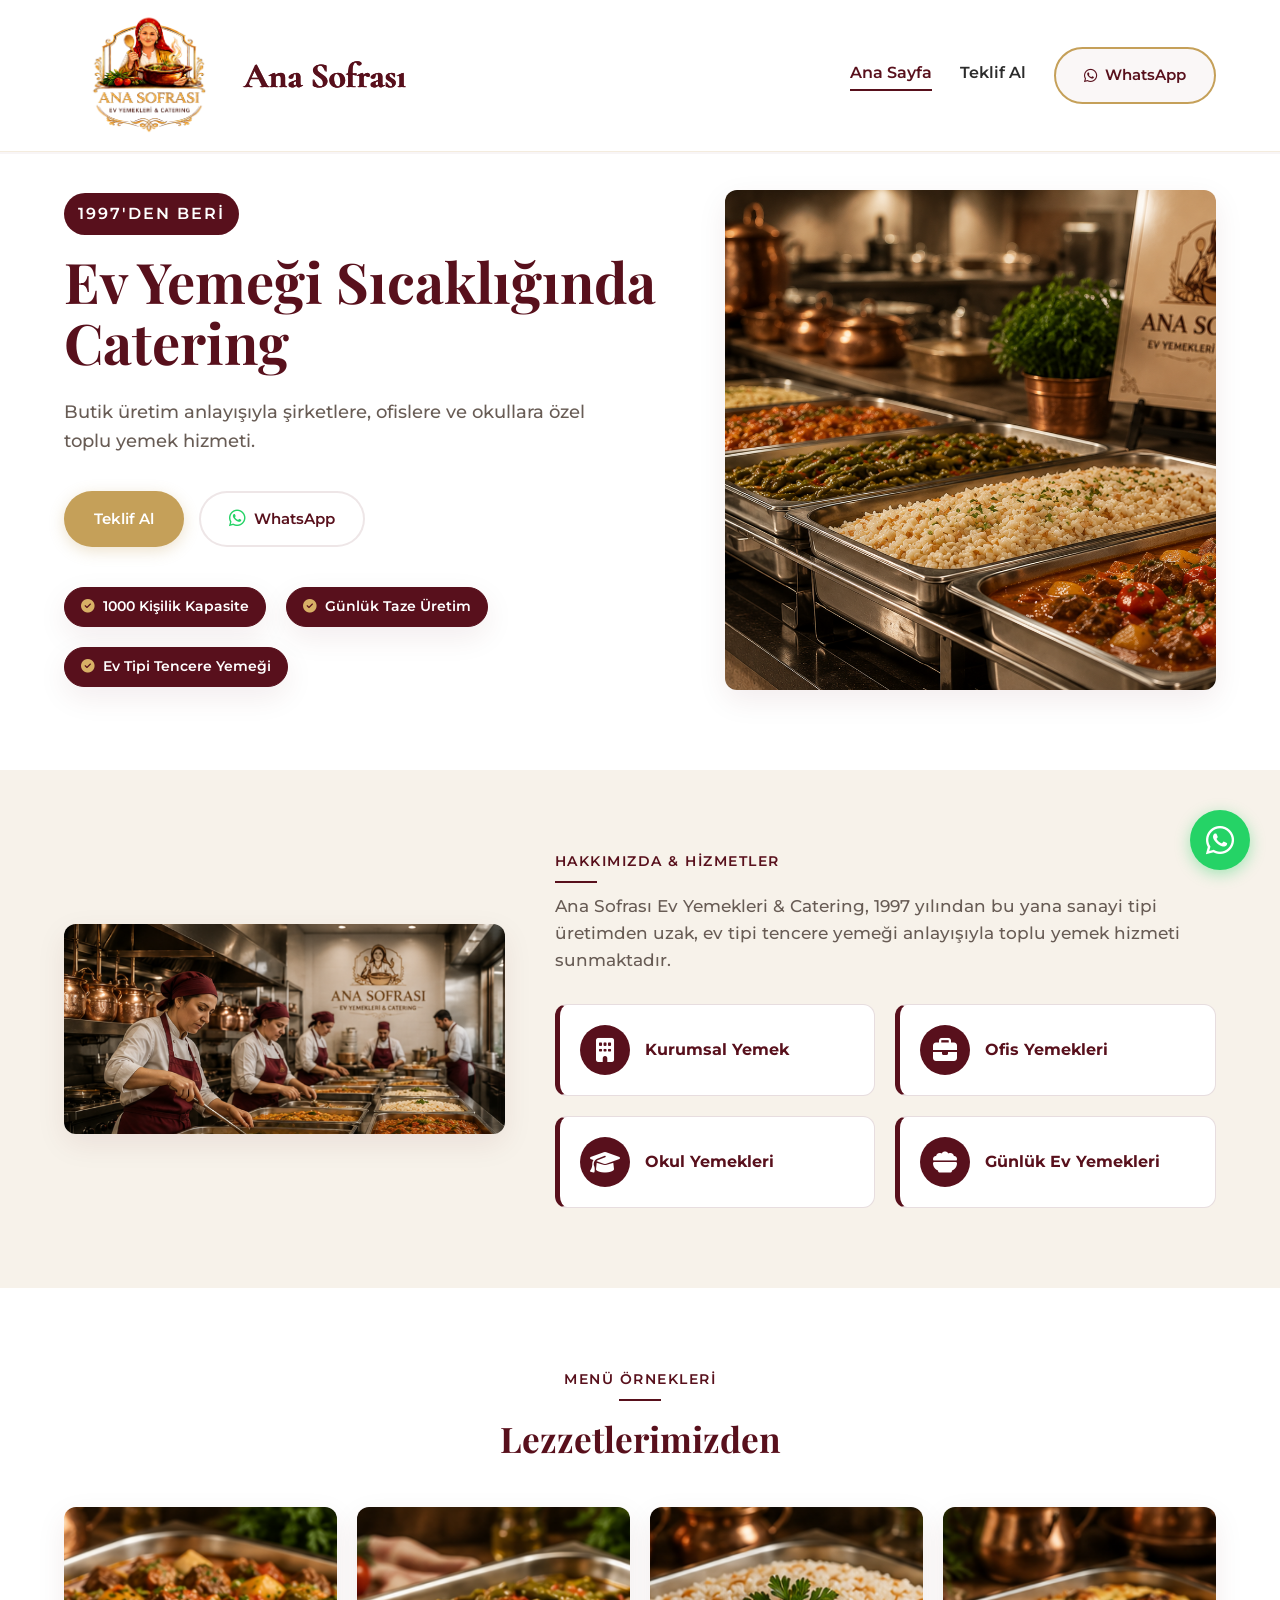
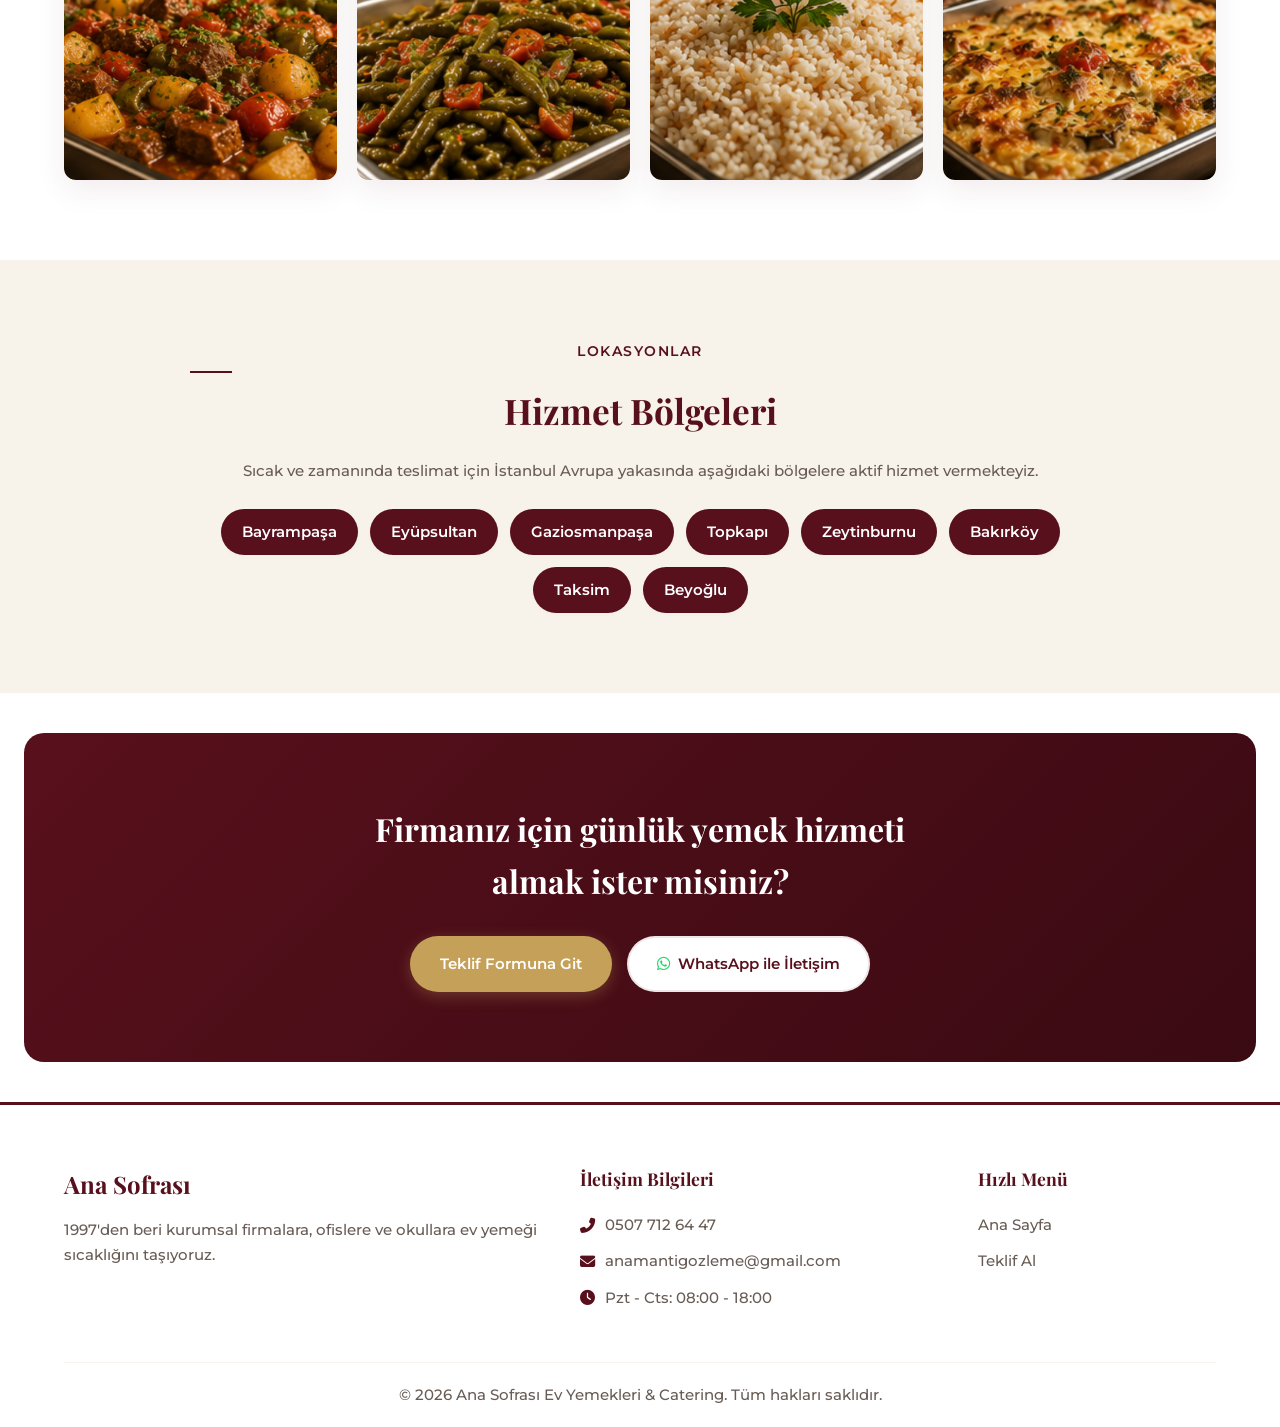
==== commit 1ed12f60: "Add files via upload" ====
--- a/index.html
+++ b/index.html
@@ -19,7 +19,7 @@
     <link rel="stylesheet" href="https://cdnjs.cloudflare.com/ajax/libs/font-awesome/6.4.0/css/all.min.css">
 
     <!-- Custom CSS -->
-    <link rel="stylesheet" href="style.css?v=20260512-6">
+    <link rel="stylesheet" href="style.css?v=20260512-8">
 </head>
 
 <body>
@@ -108,7 +108,6 @@
 
             <div class="about-content">
                 <span class="section-subtitle">Hakkımızda & Hizmetler</span>
-                <h2 class="section-title">Lezzetimiz Aileden Gelir</h2>
                 <p style="color: var(--text-muted); font-size: 1.05rem; margin-bottom: 10px;">
                     Ana Sofrası Ev Yemekleri & Catering, 1997 yılından bu yana sanayi tipi üretimden uzak, ev tipi
                     tencere yemeği anlayışıyla toplu yemek hizmeti sunmaktadır.
--- a/style.css
+++ b/style.css
@@ -176,12 +176,14 @@
 
 .logo-text {
     font-family: 'Cormorant Garamond', var(--font-heading);
-    font-size: 2.1rem;
-    font-weight: 700;
+    font-size: 2.2rem;
+    font-weight: 900;
     color: var(--bordo);
     line-height: 1;
     white-space: nowrap;
     letter-spacing: 0;
+    -webkit-text-stroke: 0.4px var(--bordo);
+    text-shadow: 0.4px 0 0 var(--bordo), -0.4px 0 0 var(--bordo);
 }
 
 .nav-links {
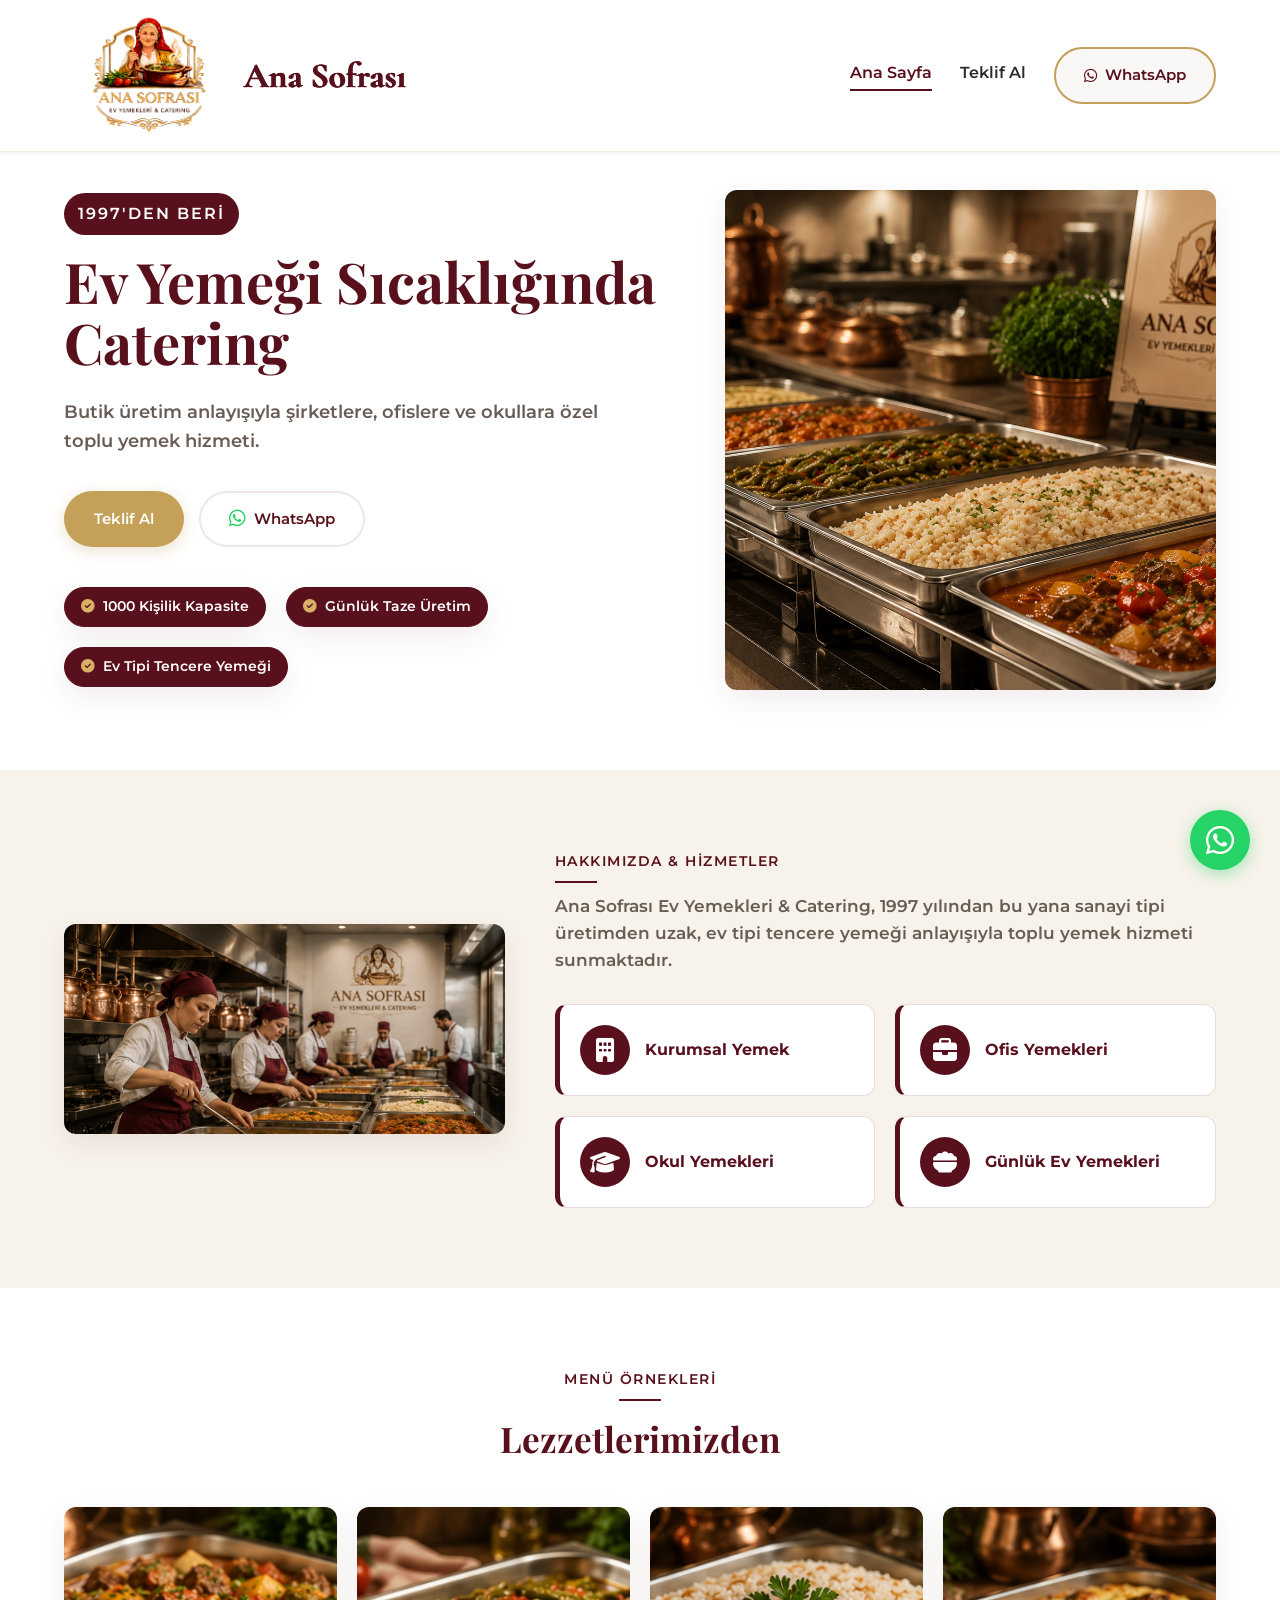
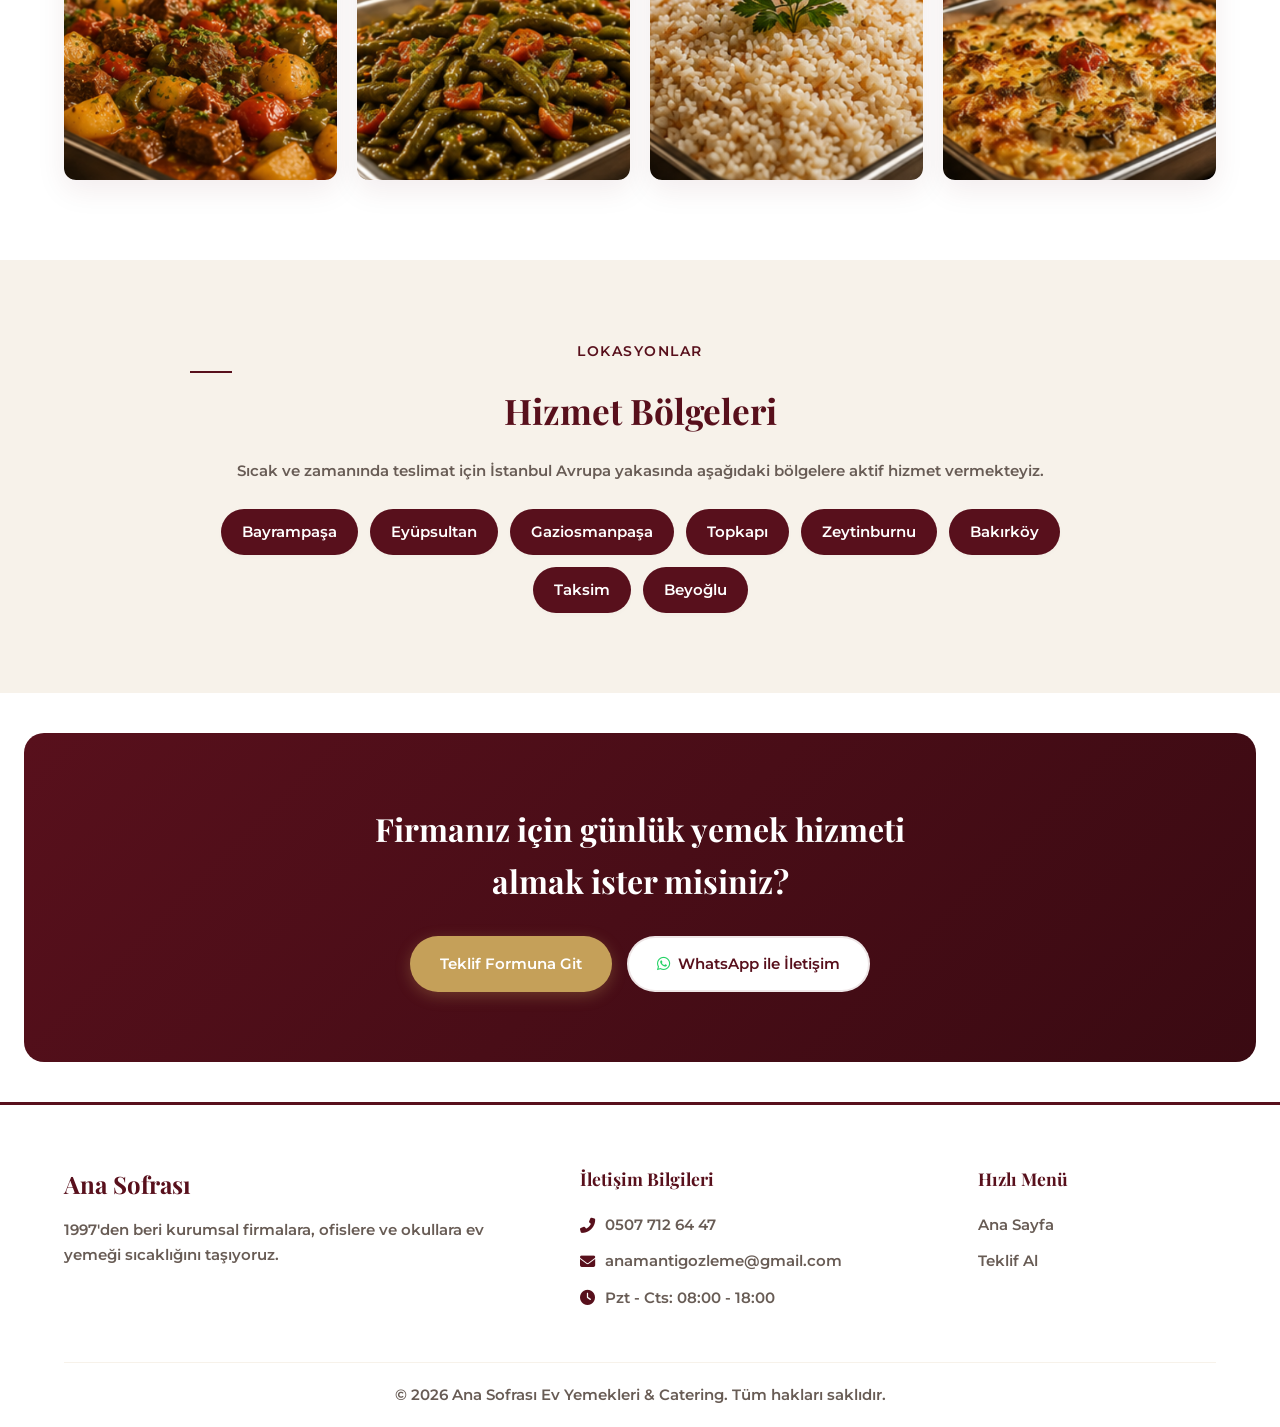
==== commit 365573ae: "Add files via upload" ====
--- a/index.html
+++ b/index.html
@@ -19,7 +19,7 @@
     <link rel="stylesheet" href="https://cdnjs.cloudflare.com/ajax/libs/font-awesome/6.4.0/css/all.min.css">
 
     <!-- Custom CSS -->
-    <link rel="stylesheet" href="style.css?v=20260512-8">
+    <link rel="stylesheet" href="style.css?v=20260512-9">
 </head>
 
 <body>
@@ -108,7 +108,7 @@
 
             <div class="about-content">
                 <span class="section-subtitle">Hakkımızda & Hizmetler</span>
-                <p style="color: var(--text-muted); font-size: 1.05rem; margin-bottom: 10px;">
+                <p style="color: var(--text-muted); font-size: 1.05rem; font-weight: 600; margin-bottom: 10px;">
                     Ana Sofrası Ev Yemekleri & Catering, 1997 yılından bu yana sanayi tipi üretimden uzak, ev tipi
                     tencere yemeği anlayışıyla toplu yemek hizmeti sunmaktadır.
                 </p>
@@ -173,7 +173,7 @@
                 <span class="section-subtitle">Lokasyonlar</span>
                 <h2 class="section-title">Hizmet Bölgeleri</h2>
 
-                <p style="color: var(--text-muted); font-size: 0.95rem;">
+                <p style="color: var(--text-muted); font-size: 0.95rem; font-weight: 600;">
                     Sıcak ve zamanında teslimat için İstanbul Avrupa yakasında aşağıdaki bölgelere aktif hizmet
                     vermekteyiz.
                 </p>
--- a/style.css
+++ b/style.css
@@ -44,7 +44,7 @@
     color: var(--text-main);
     background-color: var(--cream);
     line-height: 1.6;
-    font-weight: 500;
+    font-weight: 600;
     overflow-x: hidden;
 }
 
@@ -256,7 +256,7 @@
 
 .mobile-menu a {
     font-size: 1.2rem;
-    font-weight: 500;
+    font-weight: 700;
     color: var(--bordo);
     border-bottom: 1px solid var(--beige);
     padding-bottom: 10px;
@@ -330,7 +330,7 @@
 .hero-content p {
     font-size: 1.15rem;
     color: var(--text-muted);
-    font-weight: 500;
+    font-weight: 600;
     margin-bottom: 35px;
     max-width: 90%;
 }
@@ -633,6 +633,7 @@
 .footer p {
     color: var(--text-muted);
     font-size: 0.95rem;
+    font-weight: 600;
 }
 
 .footer h4 {
@@ -645,6 +646,7 @@
     margin-bottom: 12px;
     color: var(--text-muted);
     font-size: 0.95rem;
+    font-weight: 600;
     display: flex;
     align-items: center;
     gap: 10px;
@@ -668,6 +670,7 @@
     border-top: 1px solid var(--beige);
     color: var(--text-muted);
     font-size: 0.85rem;
+    font-weight: 600;
 }
 
 /* -------------------------------------
@@ -725,7 +728,7 @@
     border-radius: 8px;
     font-family: var(--font-body);
     font-size: 0.95rem;
-    font-weight: 500;
+    font-weight: 600;
     background-color: #FFFFFF;
     color: var(--text-main);
     transition: var(--transition);
@@ -779,7 +782,7 @@
     font-family: var(--font-body);
     color: var(--text-muted);
     font-size: 0.9rem;
-    font-weight: 500;
+    font-weight: 700;
     margin-bottom: 5px;
 }
 
@@ -795,6 +798,7 @@
     font-size: 0.85rem;
     color: var(--text-muted);
     line-height: 1.5;
+    font-weight: 600;
 }
 
 /* Mini Info Cards */
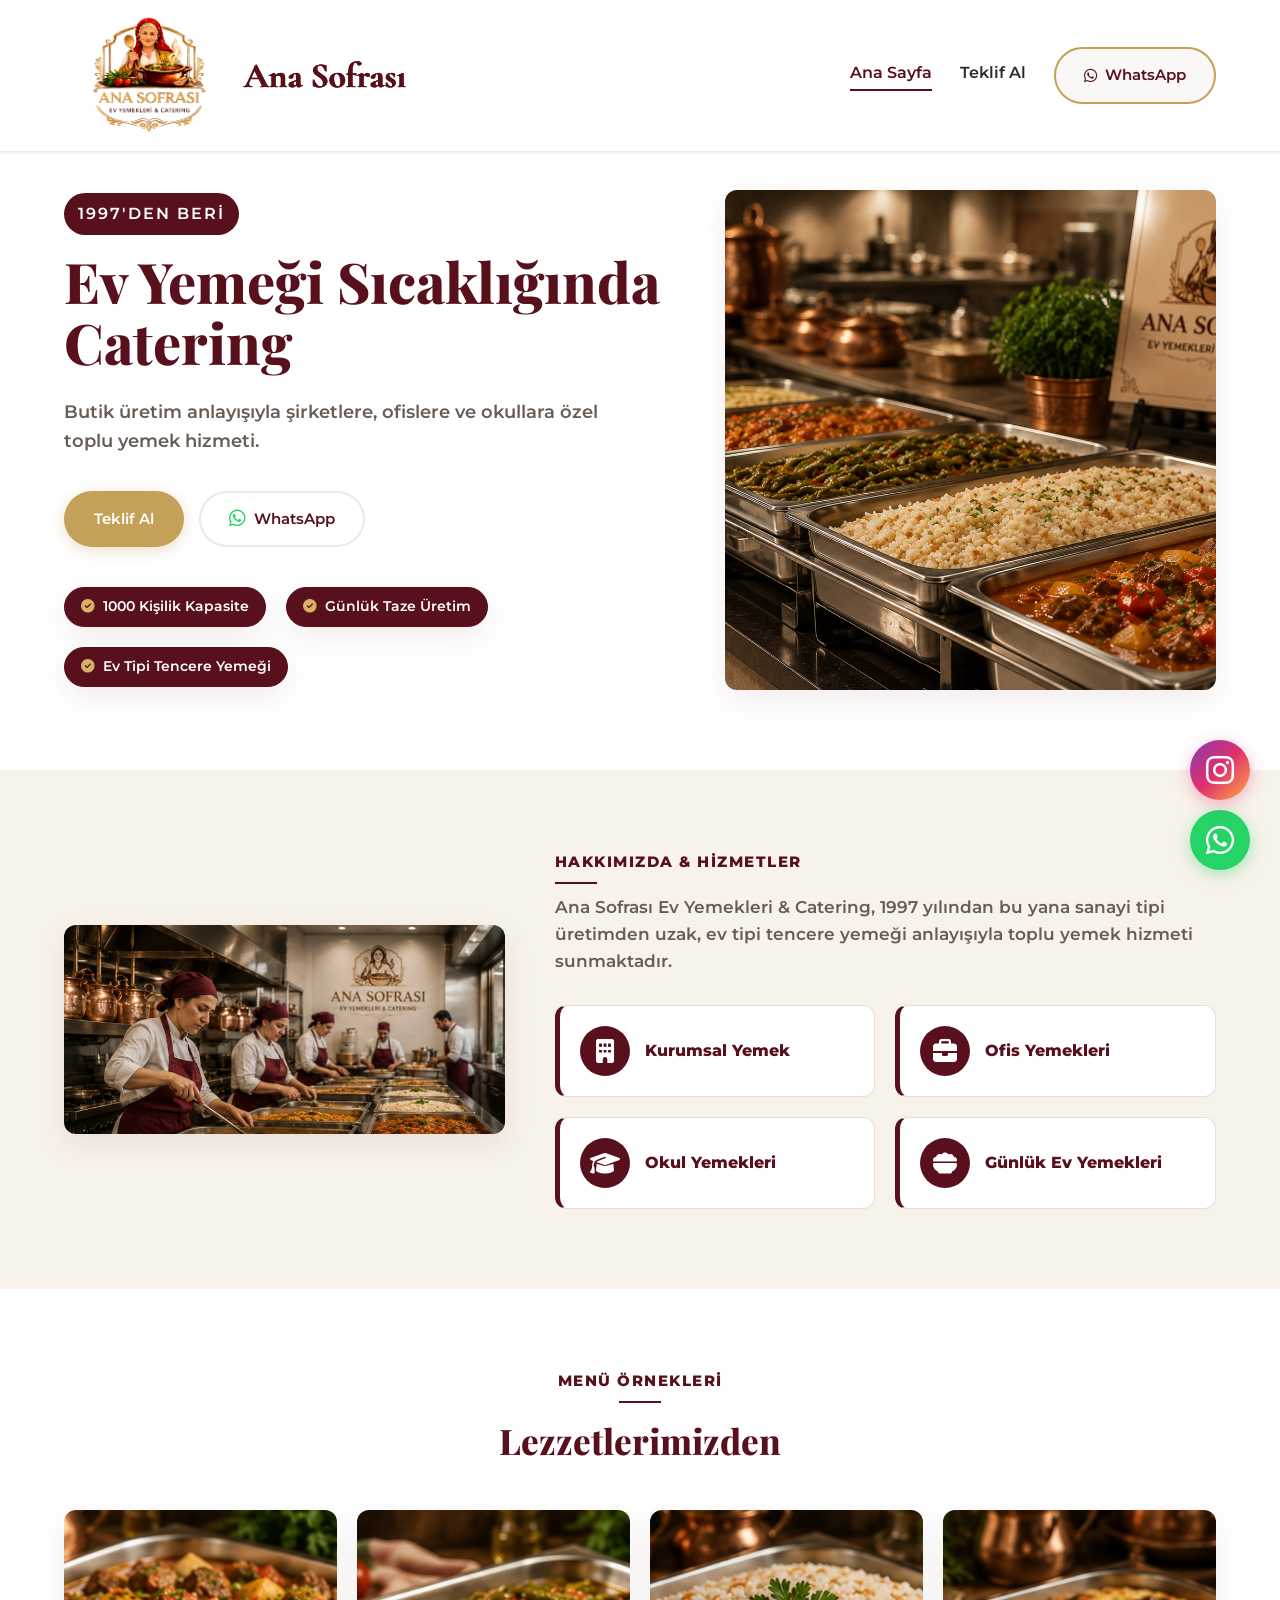
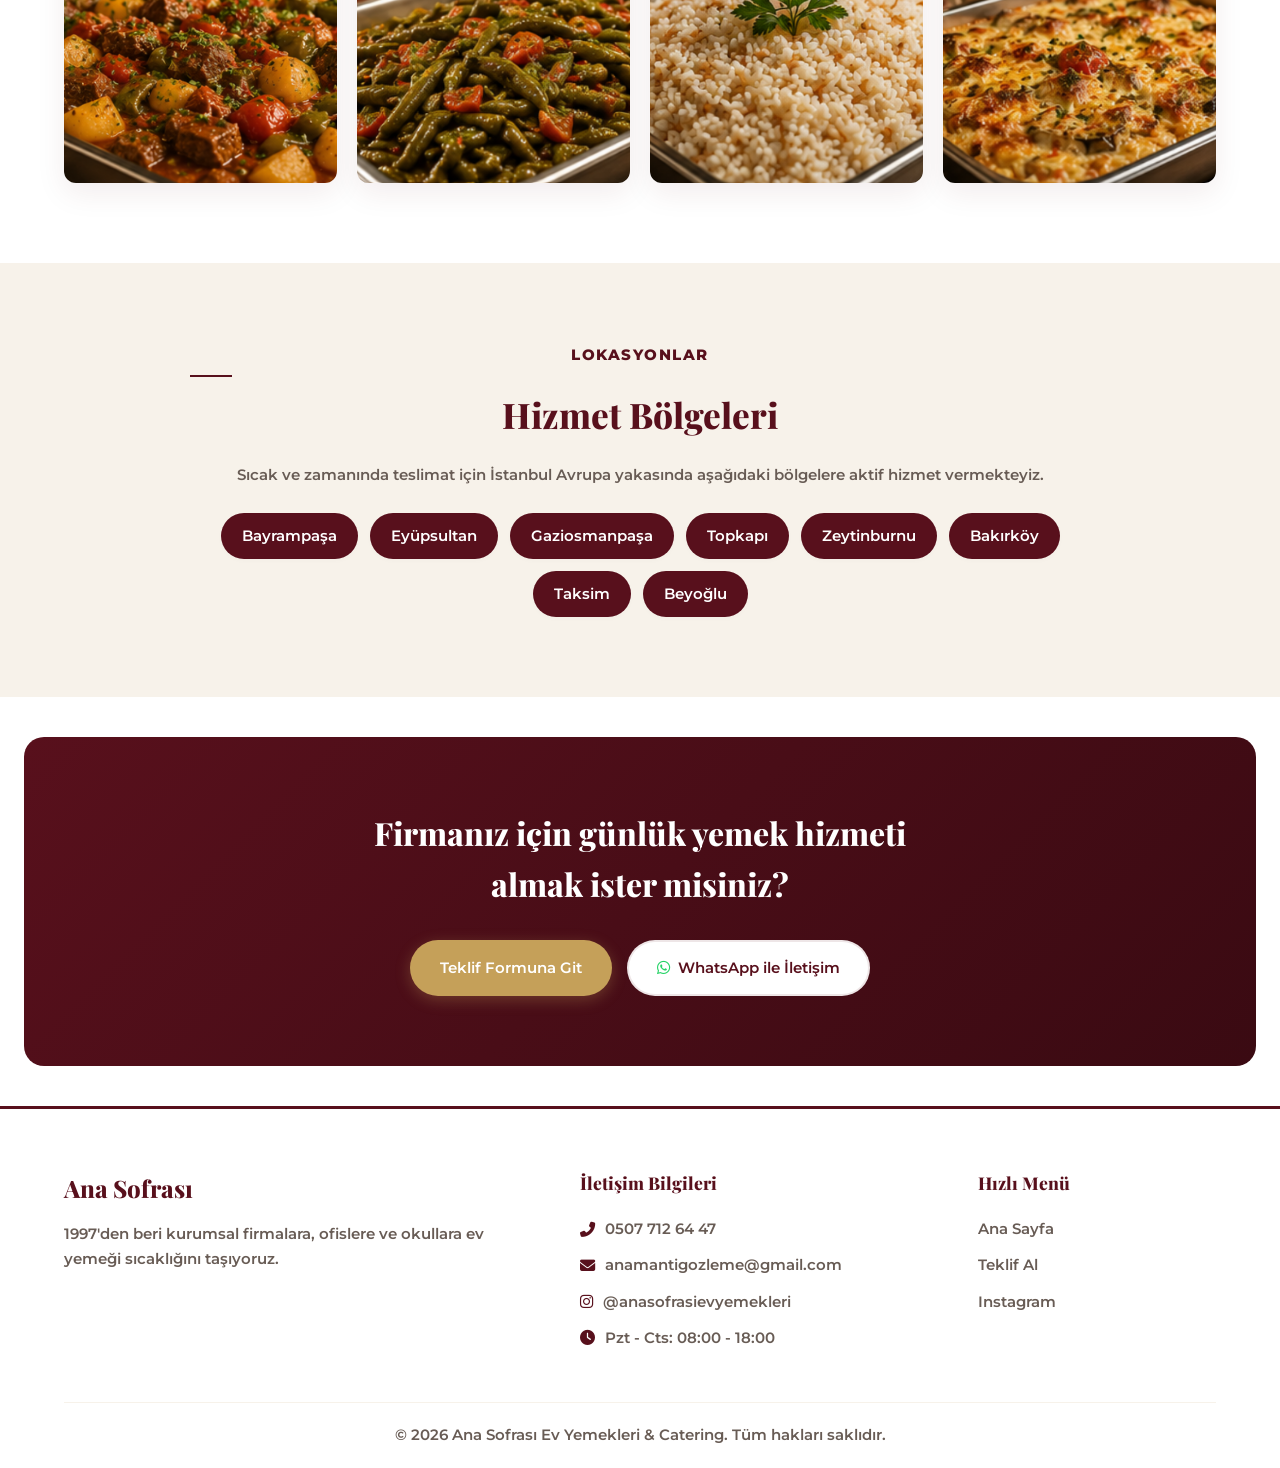
==== commit ce10dae9: "Add files via upload" ====
--- a/index.html
+++ b/index.html
@@ -12,14 +12,14 @@
     <link rel="preconnect" href="https://fonts.googleapis.com">
     <link rel="preconnect" href="https://fonts.gstatic.com" crossorigin>
     <link
-        href="https://fonts.googleapis.com/css2?family=Cormorant+Garamond:wght@600;700&family=Montserrat:wght@400;500;600&family=Playfair+Display:ital,wght@0,600;0,700;1,600&display=swap"
+        href="https://fonts.googleapis.com/css2?family=Cormorant+Garamond:wght@600;700&family=Montserrat:wght@400;500;600;700;800&family=Playfair+Display:ital,wght@0,600;0,700;1,600&display=swap"
         rel="stylesheet">
 
     <!-- FontAwesome for Icons -->
     <link rel="stylesheet" href="https://cdnjs.cloudflare.com/ajax/libs/font-awesome/6.4.0/css/all.min.css">
 
     <!-- Custom CSS -->
-    <link rel="stylesheet" href="style.css?v=20260512-9">
+    <link rel="stylesheet" href="style.css?v=20260512-13">
 </head>
 
 <body>
@@ -28,6 +28,10 @@
     <a href="https://wa.me/905077126447?text=Merhaba,%20Ana%20Sofrası%20Catering%20hakkında%20bilgi%20almak%20istiyorum."
         target="_blank" class="floating-whatsapp" aria-label="WhatsApp ile İletişim">
         <i class="fab fa-whatsapp"></i>
+    </a>
+    <a href="https://www.instagram.com/anasofrasievyemekleri/" target="_blank" class="floating-instagram"
+        aria-label="Instagram hesabımız">
+        <i class="fab fa-instagram"></i>
     </a>
 
     <!-- Navbar -->
@@ -222,6 +226,8 @@
                     <ul class="footer-list">
                         <li><i class="fas fa-phone-alt"></i> 0507 712 64 47</li>
                         <li><i class="fas fa-envelope"></i> anamantigozleme@gmail.com</li>
+                        <li><i class="fab fa-instagram"></i> <a href="https://www.instagram.com/anasofrasievyemekleri/"
+                                target="_blank">@anasofrasievyemekleri</a></li>
                         <li><i class="fas fa-clock"></i> Pzt - Cts: 08:00 - 18:00</li>
                     </ul>
                 </div>
@@ -231,6 +237,8 @@
                     <ul class="footer-list footer-links">
                         <li><a href="index.html">Ana Sayfa</a></li>
                         <li><a href="teklif.html">Teklif Al</a></li>
+                        <li><a href="https://www.instagram.com/anasofrasievyemekleri/" target="_blank">Instagram</a>
+                        </li>
                     </ul>
                 </div>
             </div>
--- a/style.css
+++ b/style.css
@@ -56,7 +56,7 @@
 h6 {
     font-family: var(--font-heading);
     color: var(--bordo);
-    font-weight: 700;
+    font-weight: 800;
 }
 
 a {
@@ -291,6 +291,29 @@
     background-color: #1ebd5a;
 }
 
+.floating-instagram {
+    position: fixed;
+    bottom: 100px;
+    right: 30px;
+    background: linear-gradient(135deg, #833AB4 0%, #E1306C 50%, #FCAF45 100%);
+    color: #FFFFFF;
+    width: 60px;
+    height: 60px;
+    border-radius: 50%;
+    display: flex;
+    align-items: center;
+    justify-content: center;
+    font-size: 32px;
+    box-shadow: 0 4px 15px rgba(225, 48, 108, 0.35);
+    z-index: 998;
+    transition: var(--transition);
+}
+
+.floating-instagram:hover {
+    transform: scale(1.1);
+    box-shadow: 0 6px 20px rgba(225, 48, 108, 0.45);
+}
+
 /* HERO SECTION */
 .hero {
     padding: 190px 0 80px;
@@ -325,6 +348,7 @@
     font-size: 3.5rem;
     line-height: 1.1;
     margin-bottom: 24px;
+    font-weight: 800;
 }
 
 .hero-content p {
@@ -414,16 +438,18 @@
     font-size: 2.2rem;
     margin-bottom: 20px;
     color: var(--bordo);
+    font-weight: 800;
 }
 
 .section-subtitle {
     color: var(--bordo);
-    font-size: 0.9rem;
-    font-weight: 600;
+    font-size: 0.95rem;
+    font-weight: 800;
     text-transform: uppercase;
     letter-spacing: 1.5px;
     margin-bottom: 10px;
     display: block;
+    font-family: var(--font-body);
 }
 
 .section-subtitle::after {
@@ -496,7 +522,7 @@
     font-size: 1rem;
     color: var(--bordo);
     font-family: var(--font-body);
-    font-weight: 700;
+    font-weight: 800;
 }
 
 /* MENU GALLERY */
@@ -595,6 +621,7 @@
 .cta-section h2 {
     color: #FFFFFF;
     font-size: 2rem;
+    font-weight: 800;
     margin-bottom: 30px;
     max-width: 600px;
     margin-left: auto;
@@ -625,7 +652,7 @@
     font-family: var(--font-heading);
     font-size: 1.5rem;
     color: var(--bordo);
-    font-weight: 700;
+    font-weight: 800;
     margin-bottom: 15px;
     display: block;
 }
@@ -639,6 +666,7 @@
 .footer h4 {
     color: var(--bordo);
     font-size: 1.1rem;
+    font-weight: 800;
     margin-bottom: 20px;
 }
 
@@ -685,6 +713,7 @@
 .small-hero h1 {
     color: #FFFFFF;
     font-size: 2.5rem;
+    font-weight: 800;
     margin-bottom: 15px;
 }
 
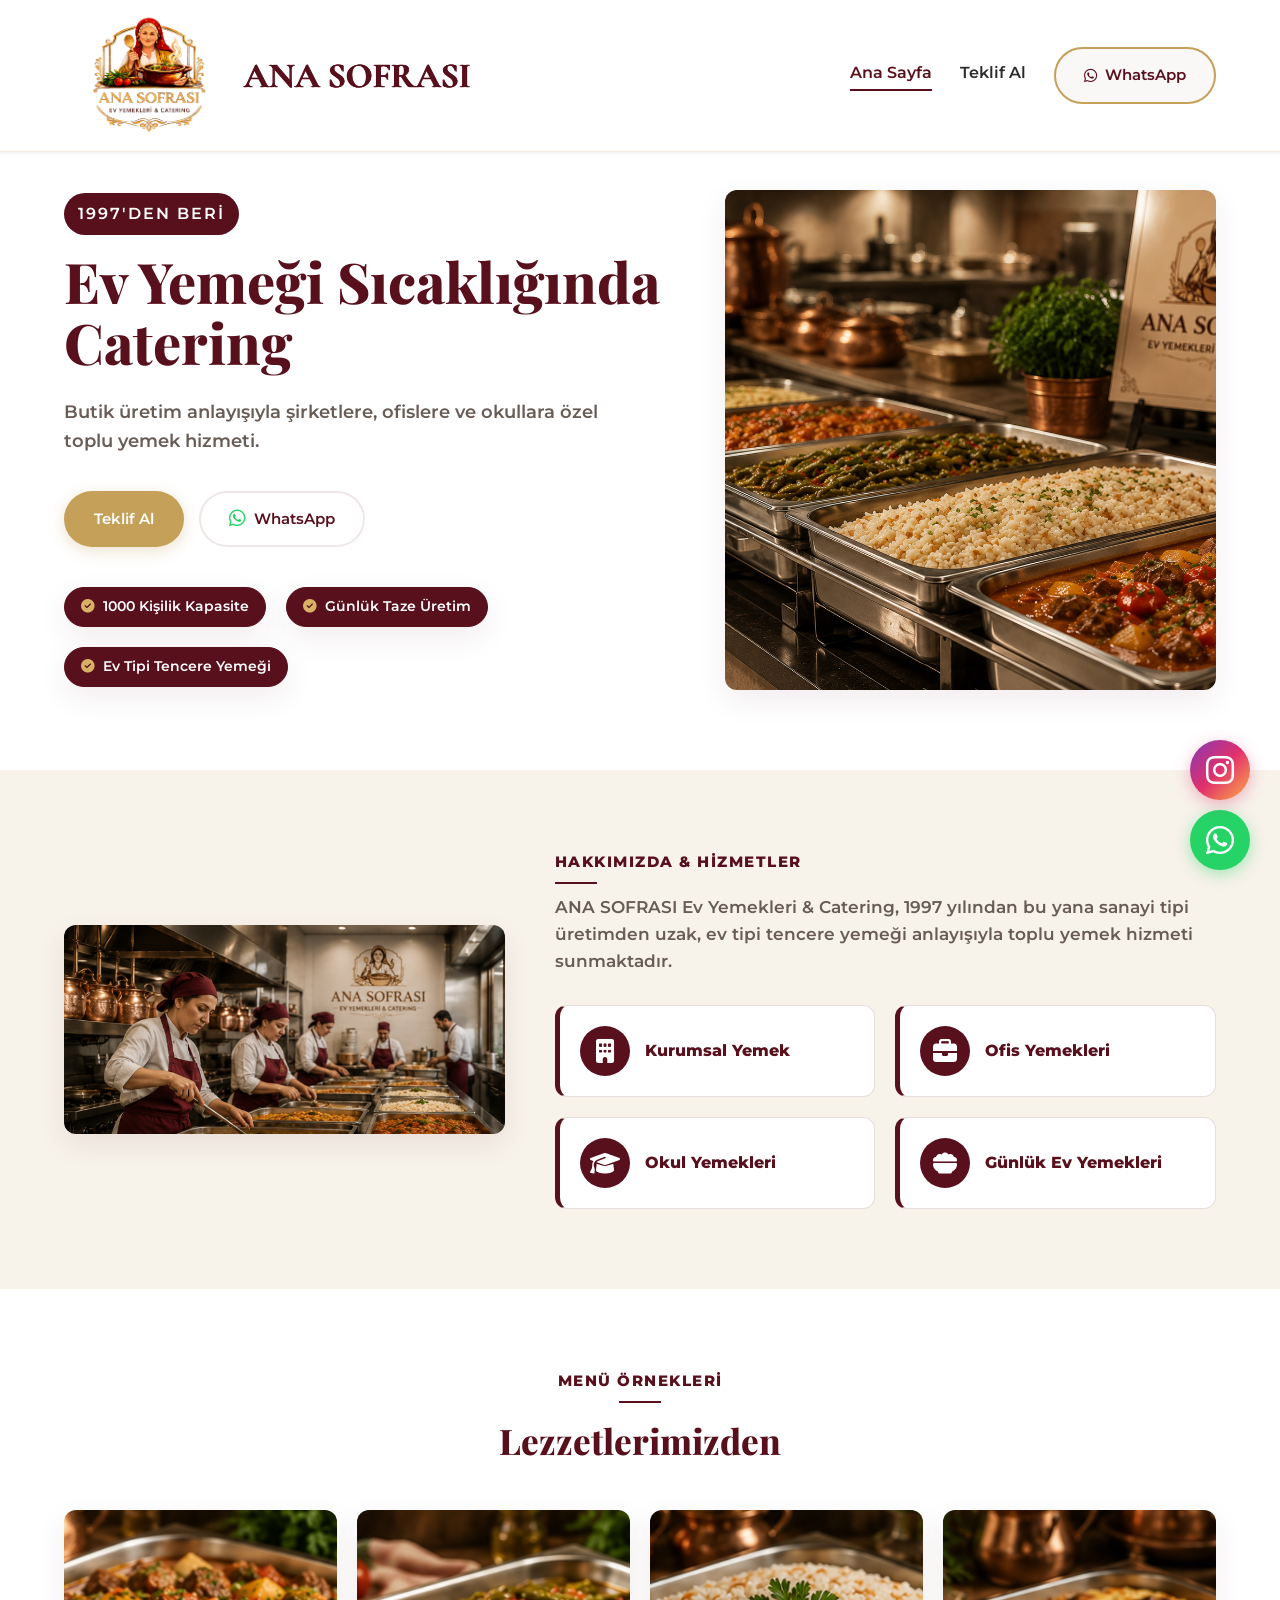
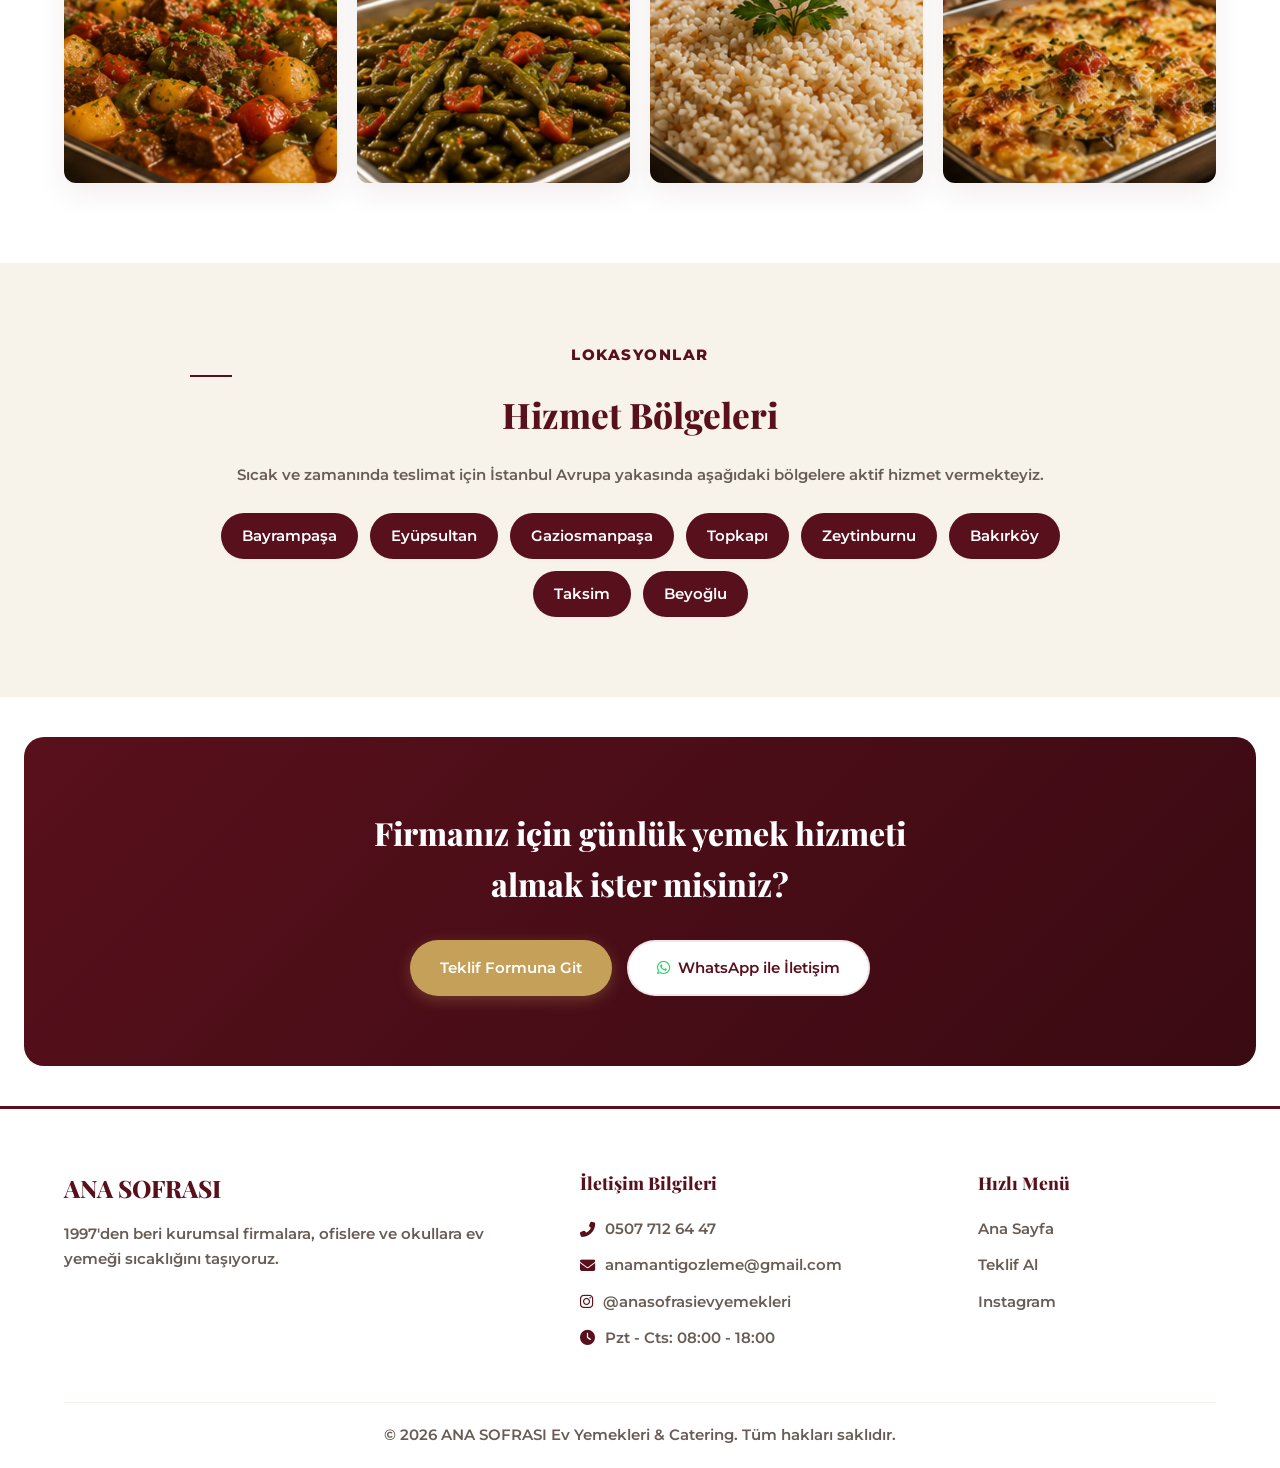
==== commit ddb49119: "Add files via upload" ====
--- a/index.html
+++ b/index.html
@@ -4,7 +4,7 @@
 <head>
     <meta charset="UTF-8">
     <meta name="viewport" content="width=device-width, initial-scale=1.0">
-    <title>Ana Sofrası Ev Yemekleri & Catering</title>
+    <title>ANA SOFRASI Ev Yemekleri & Catering</title>
     <meta name="description"
         content="1997'den beri şirketlere, ofislere ve okullara özel butik üretim anlayışıyla toplu yemek hizmeti.">
 
@@ -19,7 +19,7 @@
     <link rel="stylesheet" href="https://cdnjs.cloudflare.com/ajax/libs/font-awesome/6.4.0/css/all.min.css">
 
     <!-- Custom CSS -->
-    <link rel="stylesheet" href="style.css?v=20260512-13">
+    <link rel="stylesheet" href="style.css?v=20260512-14">
 </head>
 
 <body>
@@ -38,8 +38,8 @@
     <nav class="navbar" id="navbar">
         <div class="container nav-container">
             <a href="index.html" class="logo-container">
-                <img src="images/logo.png" alt="Ana Sofrası Logo" class="logo-img" onerror="this.style.display='none';">
-                <span class="logo-text">Ana Sofrası</span>
+                <img src="images/logo.png" alt="ANA SOFRASI Logo" class="logo-img" onerror="this.style.display='none';">
+                <span class="logo-text">ANA SOFRASI</span>
             </a>
 
             <div class="nav-links">
@@ -96,7 +96,7 @@
             <div class="hero-image-wrapper">
                 <div class="hero-decor"></div>
                 <div class="hero-decor-2"></div>
-                <img src="images/hero.jpg" alt="Ana Sofrası Catering Sunumu" class="hero-image"
+                <img src="images/hero.jpg" alt="ANA SOFRASI Catering Sunumu" class="hero-image"
                     onerror="this.src='https://images.unsplash.com/photo-1547592180-85f173990554?auto=format&fit=crop&w=800&q=80'">
             </div>
         </div>
@@ -113,7 +113,7 @@
             <div class="about-content">
                 <span class="section-subtitle">Hakkımızda & Hizmetler</span>
                 <p style="color: var(--text-muted); font-size: 1.05rem; font-weight: 600; margin-bottom: 10px;">
-                    Ana Sofrası Ev Yemekleri & Catering, 1997 yılından bu yana sanayi tipi üretimden uzak, ev tipi
+                    ANA SOFRASI Ev Yemekleri & Catering, 1997 yılından bu yana sanayi tipi üretimden uzak, ev tipi
                     tencere yemeği anlayışıyla toplu yemek hizmeti sunmaktadır.
                 </p>
 
@@ -217,7 +217,7 @@
         <div class="container">
             <div class="footer-grid">
                 <div class="footer-brand">
-                    <span class="footer-logo">Ana Sofrası</span>
+                    <span class="footer-logo">ANA SOFRASI</span>
                     <p>1997'den beri kurumsal firmalara, ofislere ve okullara ev yemeği sıcaklığını taşıyoruz.</p>
                 </div>
 
@@ -244,7 +244,7 @@
             </div>
 
             <div class="footer-bottom">
-                <p>&copy; <span id="currentYear"></span> Ana Sofrası Ev Yemekleri & Catering. Tüm hakları saklıdır.</p>
+                <p>&copy; <span id="currentYear"></span> ANA SOFRASI Ev Yemekleri & Catering. Tüm hakları saklıdır.</p>
             </div>
         </div>
     </footer>
